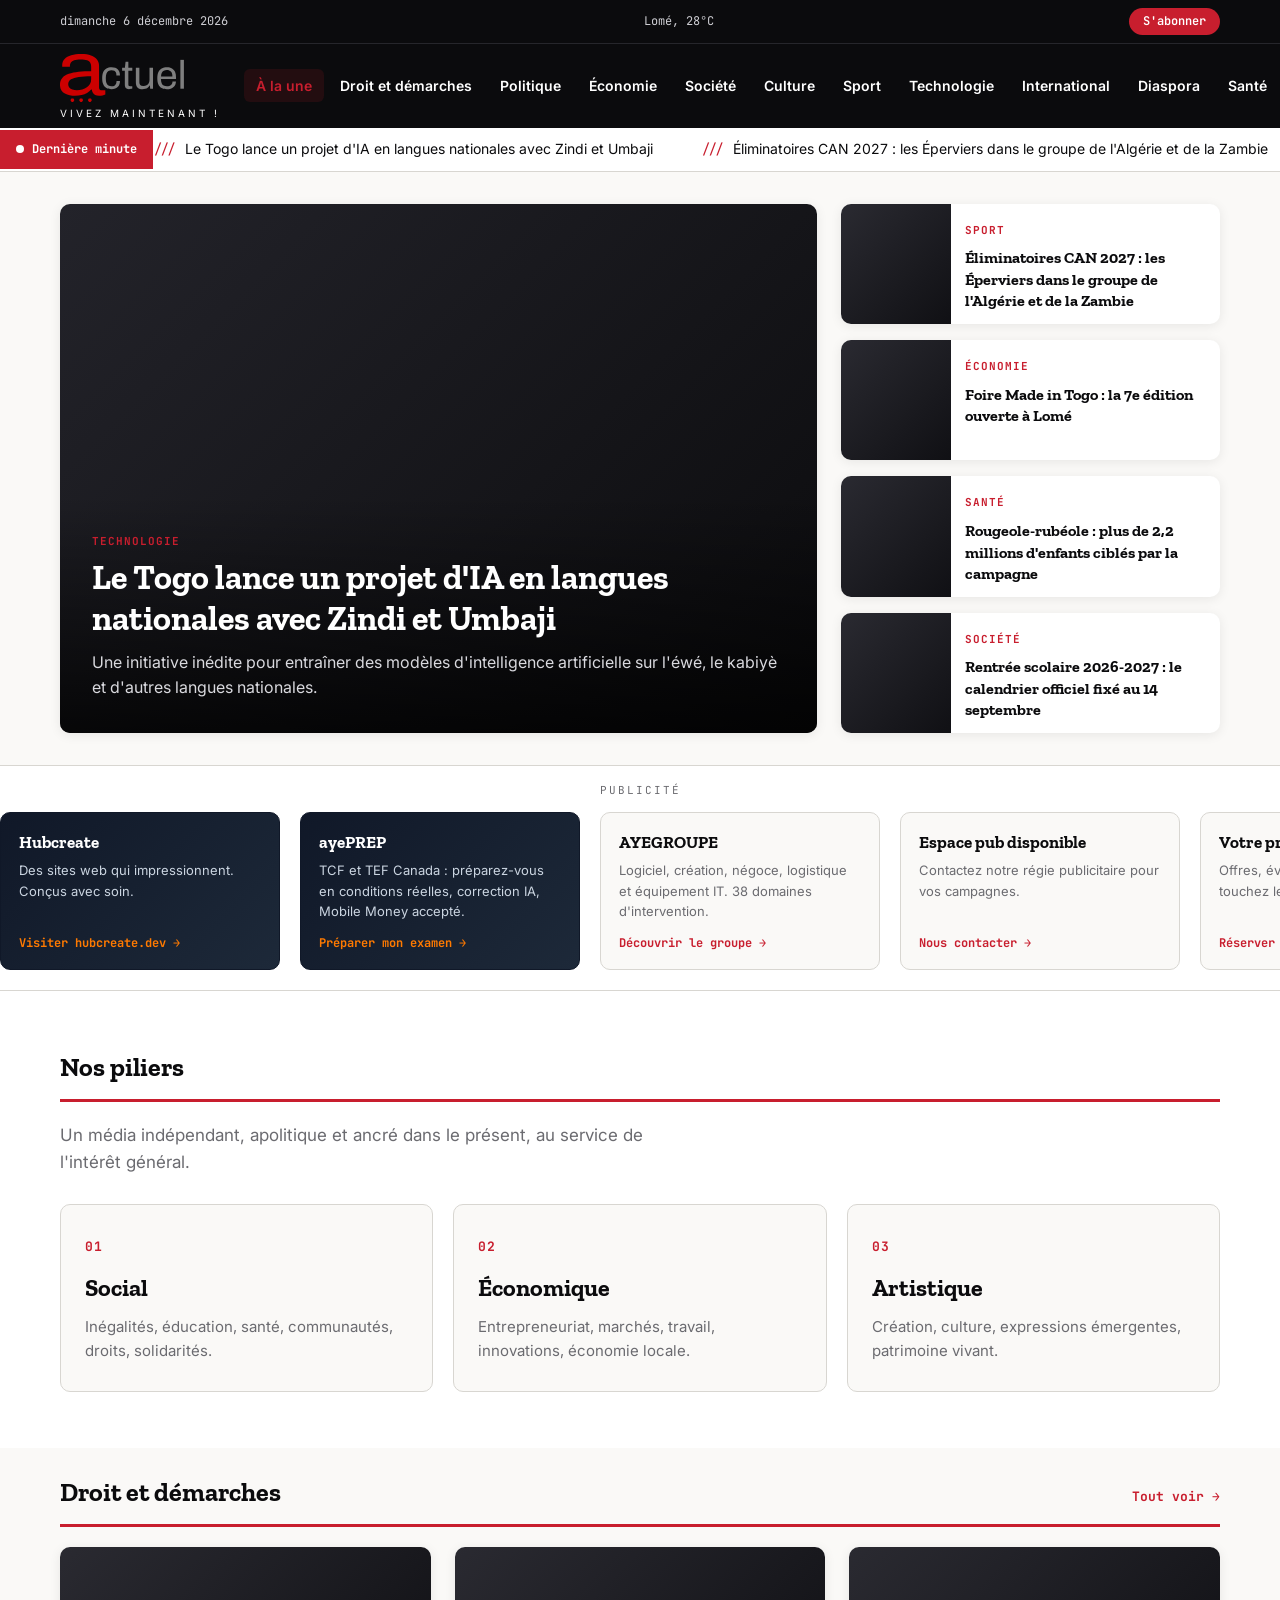
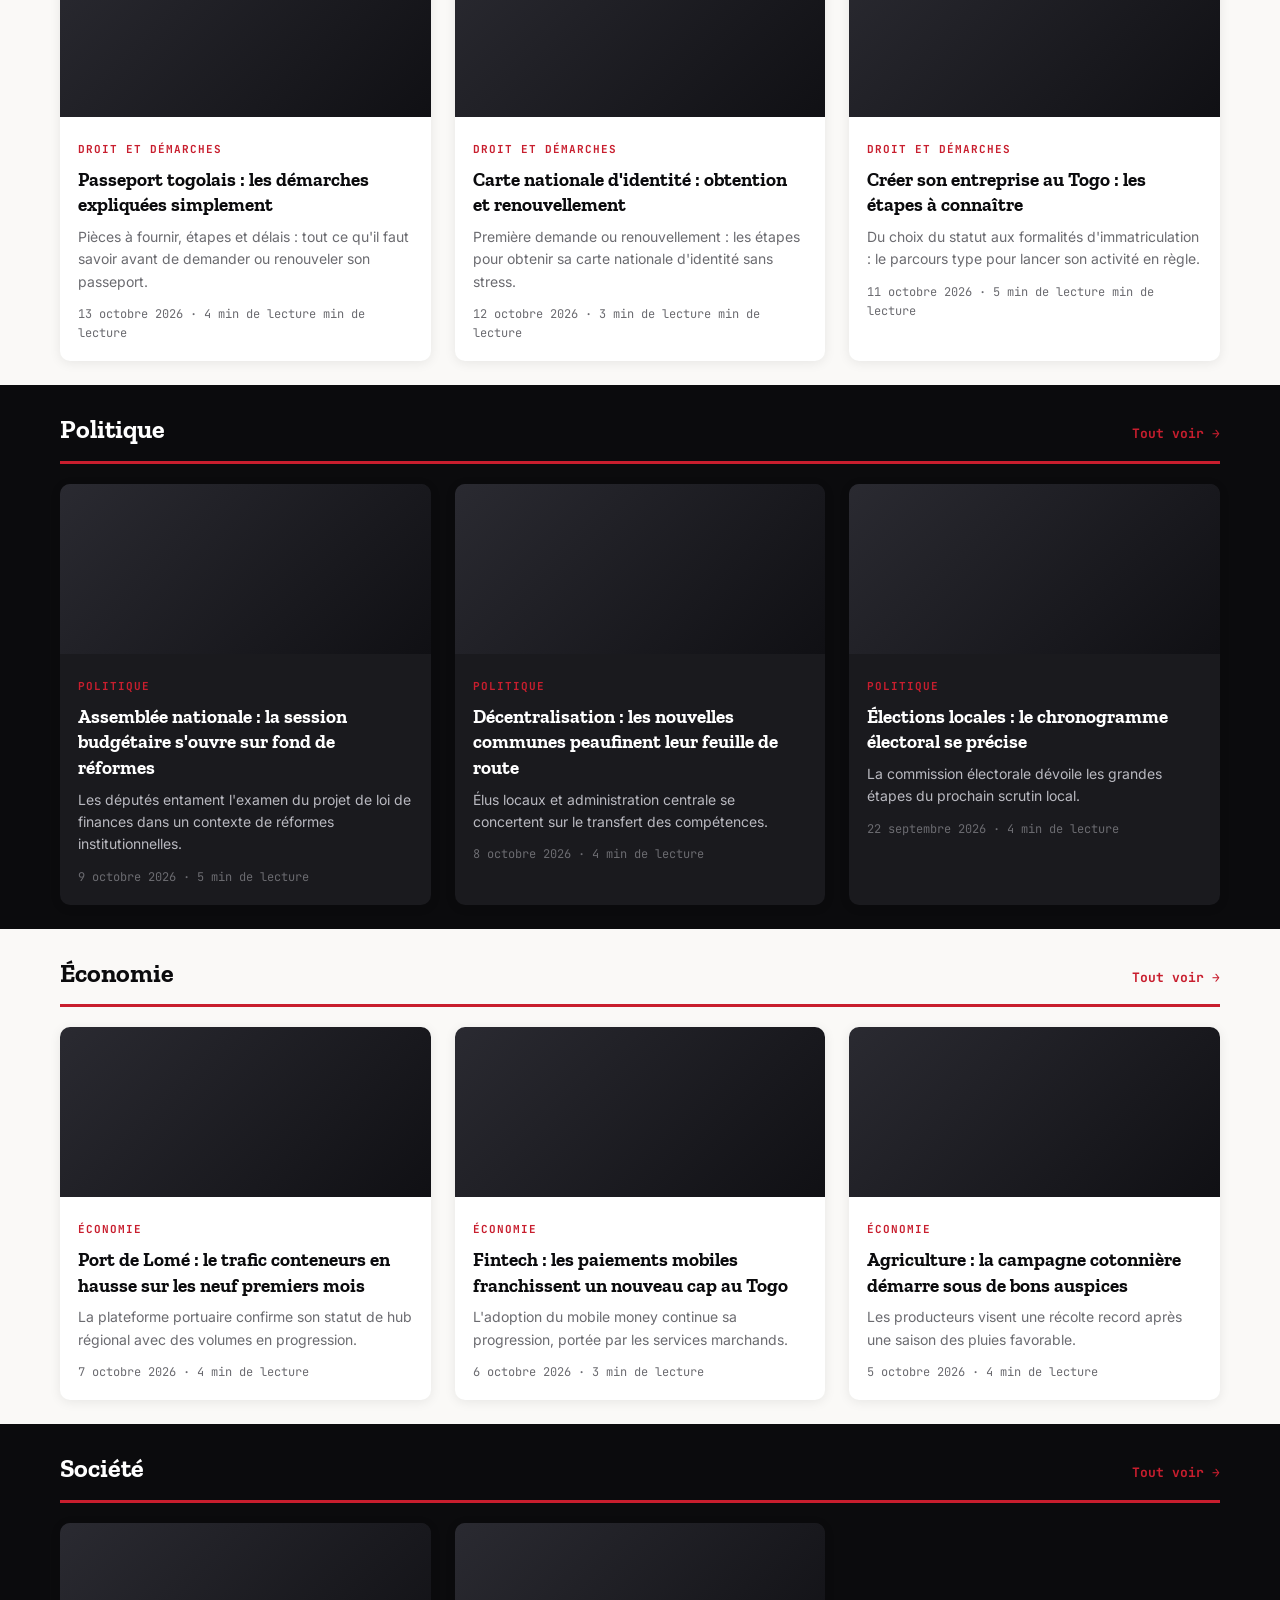
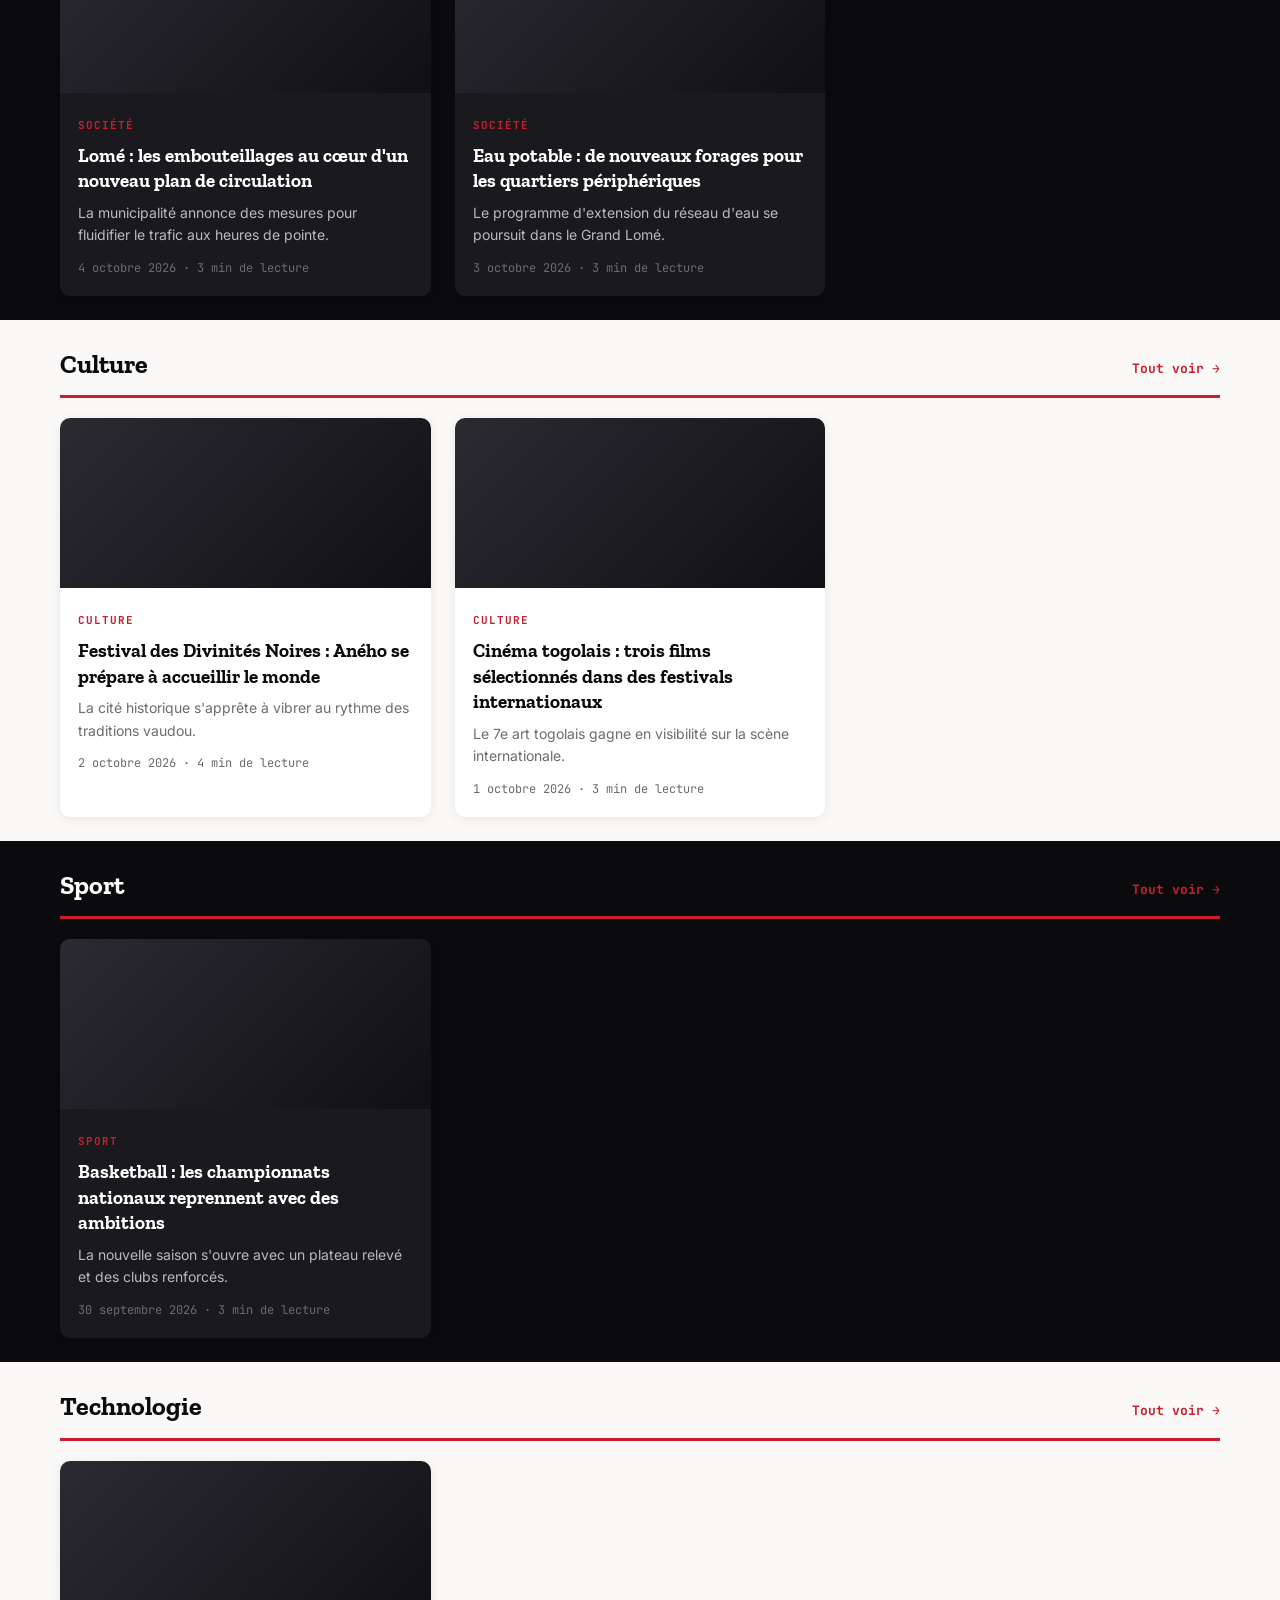
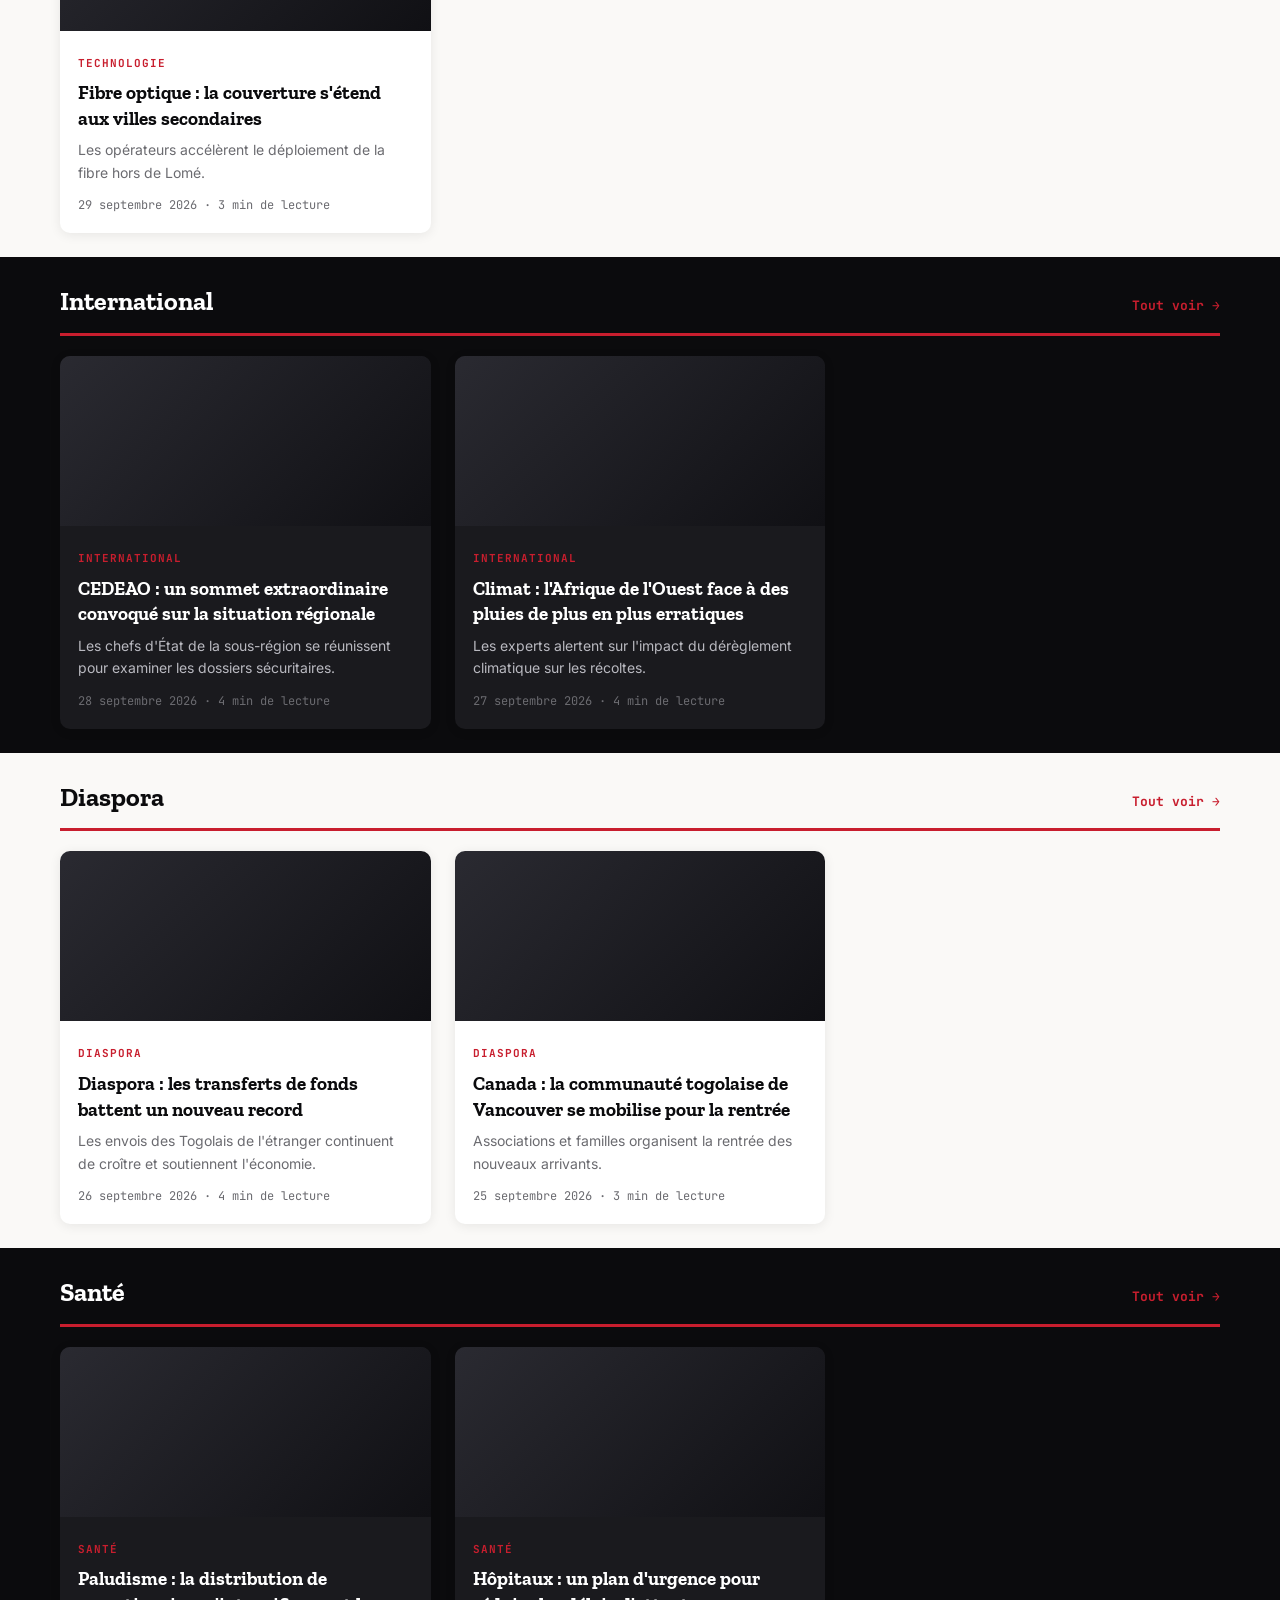
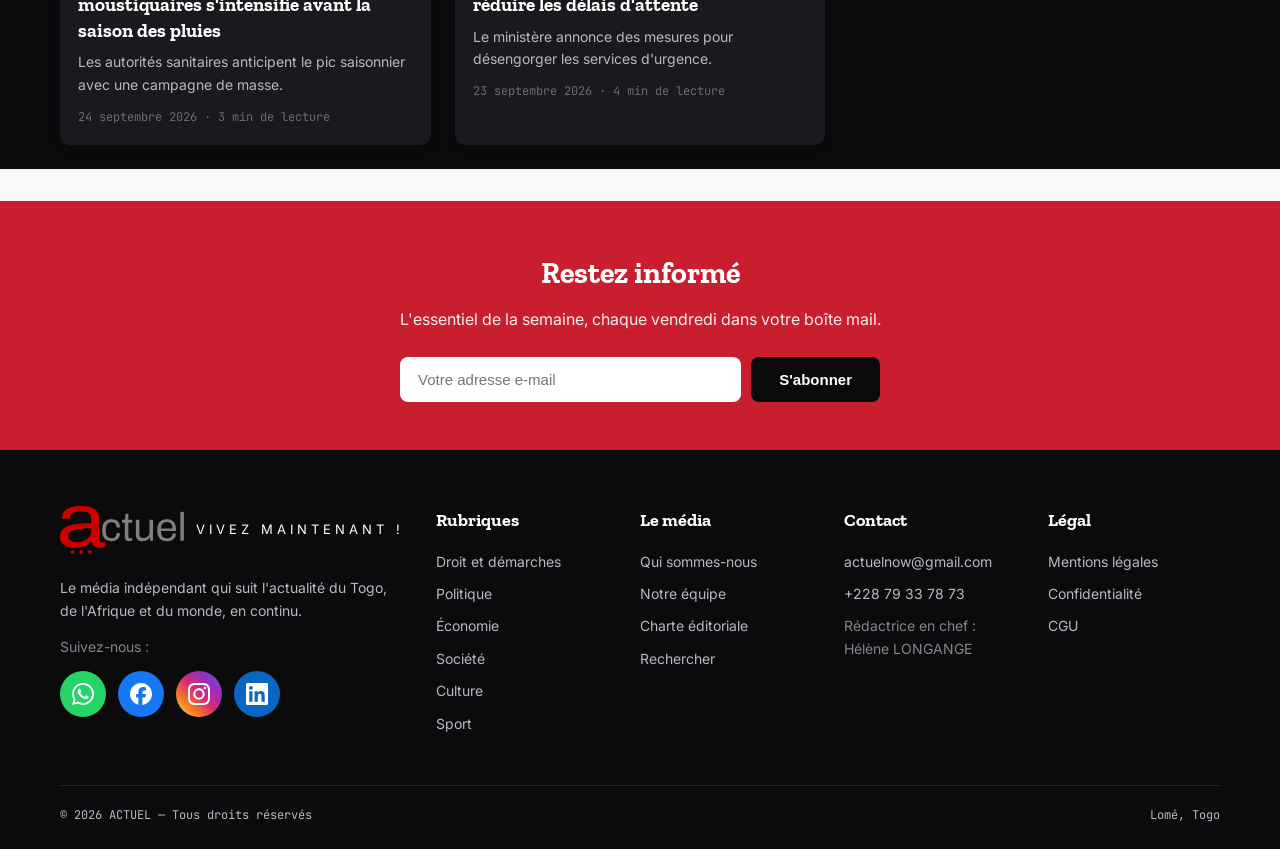
==== index.html @ be73e1b6 "JS : nouvelle version anti-cache (j)" ====
<!DOCTYPE html>
<html lang="fr">
<head>
  <meta charset="UTF-8">
  <meta name="viewport" content="width=device-width, initial-scale=1.0">
  <title>ACTUEL — L'actualité du Togo, de l'Afrique et du monde</title>
  <meta name="description" content="ACTUEL, votre source d'information sur le Togo, l'Afrique et le monde. Politique, économie, société, culture, sport, technologie.">
  <link rel="icon" href="favicon.svg?v=1" type="image/svg+xml">
  <meta property="og:type" content="website">
  <meta property="og:site_name" content="ACTUEL">
  <meta property="og:locale" content="fr_FR">
  <meta property="og:title" content="ACTUEL — L'actualité du Togo, de l'Afrique et du monde">
  <meta property="og:description" content="ACTUEL, votre source d'information sur le Togo, l'Afrique et le monde. Politique, économie, société, culture, sport, technologie.">
  <meta name="twitter:card" content="summary">
  <meta name="twitter:title" content="ACTUEL — L'actualité du Togo, de l'Afrique et du monde">
  <meta name="twitter:description" content="ACTUEL, votre source d'information sur le Togo, l'Afrique et le monde. Politique, économie, société, culture, sport, technologie.">
  <link rel="icon" href="favicon.svg" type="image/svg+xml">
  <link rel="preconnect" href="https://fonts.googleapis.com">
  <link rel="preconnect" href="https://fonts.gstatic.com" crossorigin>
  <link href="https://fonts.googleapis.com/css2?family=Zilla+Slab:wght@500;600;700&family=Inter:wght@400;500;600;700&family=JetBrains+Mono:wght@400;700&display=swap" rel="stylesheet">
  <link rel="stylesheet" href="styles.css?v=20261014g">
</head>
<body>

  <!-- Barre utilitaire -->
  <div class="topbar">
    <div class="container">
      <span id="live-date">Mercredi 14 octobre 2026</span>
      <span class="hide-mobile" id="local-weather">Lomé, 28°C</span>
      <a class="subscribe" href="#newsletter">S'abonner</a>
    </div>
  </div>

  <!-- Header -->
  <header class="site-header">
    <div class="container">
      <a class="logo" href="index.html"><img class="logo-svg" src="actuel.svg" alt="ACTUEL"><span class="logo-tagline">VIVEZ MAINTENANT !</span></a>
      <nav class="main-nav">
        <ul>
          <li><a href="index.html" class="active">À la une</a></li>
          <li><a href="category.html?cat=droit">Droit et démarches</a></li>
          <li><a href="category.html?cat=politique">Politique</a></li>
          <li><a href="category.html?cat=economie">Économie</a></li>
          <li><a href="category.html?cat=societe">Société</a></li>
          <li><a href="category.html?cat=culture">Culture</a></li>
          <li><a href="category.html?cat=sport">Sport</a></li>
          <li><a href="category.html?cat=technologie">Technologie</a></li>
          <li><a href="category.html?cat=international">International</a></li>
          <li><a href="category.html?cat=diaspora">Diaspora</a></li>
          <li><a href="category.html?cat=sante">Santé</a></li>
        </ul>
      </nav>
      <button class="burger" id="burger" aria-label="Ouvrir le menu">
        <span></span><span></span><span></span>
      </button>
    </div>
  </header>

  <!-- Menu mobile -->
  <div class="drawer" id="drawer">
    <button class="close" id="drawer-close" aria-label="Fermer le menu">&times;</button>
    <nav>
      <a href="index.html">À la une</a>
      <a href="category.html?cat=droit">Droit et démarches</a>
      <a href="category.html?cat=politique">Politique</a>
      <a href="category.html?cat=economie">Économie</a>
      <a href="category.html?cat=societe">Société</a>
      <a href="category.html?cat=culture">Culture</a>
      <a href="category.html?cat=sport">Sport</a>
      <a href="category.html?cat=technologie">Technologie</a>
      <a href="category.html?cat=international">International</a>
      <a href="category.html?cat=diaspora">Diaspora</a>
      <a href="category.html?cat=sante">Santé</a>
    </nav>
  </div>

  <!-- Fil d'info -->
  <div class="ticker">
    <div class="label">Dernière minute</div>
    <div class="items">
      <div class="ticker-track" id="ticker-items">
        <span>Le Togo lance un projet d'IA en langues nationales</span>
        <span>Éliminatoires CAN 2027 : les Éperviers dans le groupe de l'Algérie</span>
        <span>Foire Made in Togo : la 7e édition ouverte à Lomé</span>
        <span>Campagne rougeole-rubéole : plus de 2,2 millions d'enfants ciblés</span>
      </div>
    </div>
  </div>

  <main>
    <!-- Hero -->
    <section class="hero">
      <div class="container hero-grid">
        <a href="article.html?id=1" class="hero-main">
          <div class="hero-text">
            <span class="badge">Technologie</span>
            <h1>Le Togo lance un projet d'IA en langues nationales avec Zindi et Umbaji</h1>
            <p class="dek">Une initiative inédite pour entraîner des modèles d'intelligence artificielle sur l'éwé, le kabiyè et d'autres langues nationales.</p>
          </div>
        </a>
        <div class="hero-side">
          <a href="article.html?id=2" class="hero-card">
            <div class="thumb"></div>
            <div class="info"><span class="badge">Sport</span><h3>Éliminatoires CAN 2027 : les Éperviers dans le groupe de l'Algérie et de la Zambie</h3></div>
          </a>
          <a href="article.html?id=3" class="hero-card">
            <div class="thumb"></div>
            <div class="info"><span class="badge">Économie</span><h3>Foire Made in Togo : la 7e édition ouverte à Lomé</h3></div>
          </a>
          <a href="article.html?id=4" class="hero-card">
            <div class="thumb"></div>
            <div class="info"><span class="badge">Santé</span><h3>Rougeole-rubéole : plus de 2,2 millions d'enfants ciblés par la campagne</h3></div>
          </a>
          <a href="article.html?id=5" class="hero-card">
            <div class="thumb"></div>
            <div class="info"><span class="badge">Société</span><h3>Rentrée scolaire 2026-2027 : le calendrier officiel fixé au 14 septembre</h3></div>
          </a>
        </div>
      </div>
    </section>

    <!-- Bandeau publicitaire -->
    <section class="ads-band" aria-label="Publicité">
      <div class="ads-label">Publicité</div>
      <div class="ads-track" id="ads-track"></div>
    </section>

    <!-- Nos piliers éditoriaux -->
    <section class="pillars">
      <div class="container">
        <div class="section-head">
          <h2>Nos piliers</h2>
        </div>
        <p class="pillars-intro">Un média indépendant, apolitique et ancré dans le présent, au service de l'intérêt général.</p>
        <div class="pillars-grid">
          <a class="pillar-card" href="category.html?cat=societe">
            <span class="pillar-num">01</span>
            <h3>Social</h3>
            <p>Inégalités, éducation, santé, communautés, droits, solidarités.</p>
          </a>
          <a class="pillar-card" href="category.html?cat=economie">
            <span class="pillar-num">02</span>
            <h3>Économique</h3>
            <p>Entrepreneuriat, marchés, travail, innovations, économie locale.</p>
          </a>
          <a class="pillar-card" href="category.html?cat=culture">
            <span class="pillar-num">03</span>
            <h3>Artistique</h3>
            <p>Création, culture, expressions émergentes, patrimoine vivant.</p>
          </a>
        </div>
      </div>
    </section>

    <!-- Sections catégories (remplies en JS) -->
    <div id="category-sections"></div>

    <!-- Newsletter -->
    <section class="newsletter" id="newsletter">
      <div class="container">
        <h2>Restez informé</h2>
        <p>L'essentiel de la semaine, chaque vendredi dans votre boîte mail.</p>
        <form id="newsletter-form">
          <input type="email" placeholder="Votre adresse e-mail" required aria-label="Adresse e-mail">
          <button type="submit">S'abonner</button>
        </form>
      </div>
    </section>
  </main>

  <!-- Footer -->
  <footer class="site-footer">
    <div class="container">
      <div class="footer-grid">
        <div>
          <a class="logo" href="index.html"><img class="logo-svg" src="actuel.svg" alt="ACTUEL"><span class="logo-tagline">VIVEZ MAINTENANT !</span></a>
          <p style="margin-top:16px; font-size:14px;">Le média indépendant qui suit l'actualité du Togo, de l'Afrique et du monde, en continu.</p>
          <p class="footer-social-label">Suivez-nous :</p>
          <div class="footer-social-icons">
            <a class="soc soc-wa" href="https://whatsapp.com/channel/0029VbDD2l1EwEjzm8drn12f" target="_blank" rel="noopener" aria-label="WhatsApp"><svg viewBox="0 0 24 24" aria-hidden="true"><path d="M17.472 14.382c-.297-.149-1.758-.867-2.03-.967-.273-.099-.471-.148-.67.15-.197.297-.767.966-.94 1.164-.173.199-.347.223-.644.075-.297-.15-1.255-.463-2.39-1.475-.883-.788-1.48-1.761-1.653-2.059-.173-.297-.018-.458.13-.606.134-.133.298-.347.446-.52.149-.174.198-.298.298-.497.099-.198.05-.371-.025-.52-.075-.149-.669-1.612-.916-2.207-.242-.579-.487-.5-.669-.51-.173-.008-.371-.01-.57-.01-.198 0-.52.074-.792.372-.272.297-1.04 1.016-1.04 2.479 0 1.462 1.065 2.875 1.213 3.074.149.198 2.096 3.2 5.077 4.487.709.306 1.262.489 1.694.625.712.227 1.36.195 1.871.118.571-.085 1.758-.719 2.006-1.413.248-.694.248-1.289.173-1.413-.074-.124-.272-.198-.57-.347m-5.421 7.403h-.004a9.87 9.87 0 01-5.031-1.378l-.361-.214-3.741.982.998-3.648-.235-.374a9.86 9.86 0 01-1.51-5.26c.001-5.45 4.436-9.884 9.888-9.884 2.64 0 5.122 1.03 6.988 2.898a9.825 9.825 0 012.893 6.994c-.003 5.45-4.437 9.884-9.885 9.884m8.413-18.297A11.815 11.815 0 0012.05 0C5.495 0 .16 5.335.157 11.892c0 2.096.547 4.142 1.588 5.945L.057 24l6.305-1.654a11.882 11.882 0 005.683 1.448h.005c6.554 0 11.89-5.335 11.893-11.893a11.821 11.821 0 00-3.48-8.413Z"/></svg></a>
            <a class="soc soc-fb" href="https://www.facebook.com/people/Actuel/61591027688701/" target="_blank" rel="noopener" aria-label="Facebook"><svg viewBox="0 0 24 24" aria-hidden="true"><path d="M9.101 23.691v-7.98H6.627v-3.667h2.474v-1.58c0-4.085 1.848-5.978 5.858-5.978.401 0 .955.042 1.468.103a8.68 8.68 0 0 1 1.141.195v3.325a8.623 8.623 0 0 0-.653-.036 26.805 26.805 0 0 0-.733-.009c-.707 0-1.259.096-1.675.309a1.686 1.686 0 0 0-.679.622c-.258.42-.374.995-.374 1.752v1.297h3.919l-.386 2.103-.287 1.564h-3.246v8.245C19.396 23.238 24 18.179 24 12.044c0-6.627-5.373-12-12-12s-12 5.373-12 12c0 5.628 3.874 10.35 9.101 11.647Z"/></svg></a>
            <a class="soc soc-ig" href="https://instagram.com/actuel_now" target="_blank" rel="noopener" aria-label="Instagram"><svg viewBox="0 0 24 24" aria-hidden="true"><path d="M7.0301.084c-1.2768.0602-2.1487.264-2.911.5634-.7888.3075-1.4575.72-2.1228 1.3877-.6652.6677-1.075 1.3368-1.3802 2.127-.2954.7638-.4956 1.6365-.552 2.914-.0564 1.2775-.0689 1.6882-.0626 4.947.0062 3.2586.0206 3.6671.0825 4.9473.061 1.2765.264 2.1482.5635 2.9107.308.7889.72 1.4573 1.388 2.1228.6679.6655 1.3365 1.0743 2.1285 1.38.7632.295 1.6361.4961 2.9134.552 1.2773.056 1.6884.069 4.9462.0627 3.2578-.0062 3.668-.0207 4.9478-.0814 1.28-.0607 2.147-.2652 2.9098-.5633.7889-.3086 1.4578-.72 2.1228-1.3881.665-.6682 1.0745-1.3378 1.3795-2.1284.2957-.7632.4966-1.636.552-2.9124.056-1.2809.0692-1.6898.063-4.948-.0063-3.2583-.021-3.6668-.0817-4.9465-.0607-1.2797-.264-2.1487-.5633-2.9117-.3084-.7889-.72-1.4568-1.3876-2.1228C21.2982 1.33 20.628.9208 19.8378.6165 19.074.321 18.2017.1197 16.9244.0645 15.6471.0093 15.236-.005 11.977.0014 8.718.0076 8.31.0215 7.0301.0839m.1402 21.6932c-1.17-.0509-1.8053-.2453-2.2287-.408-.5606-.216-.96-.4771-1.3819-.895-.422-.4178-.6811-.8186-.9-1.378-.1644-.4234-.3624-1.058-.4171-2.228-.0595-1.2645-.072-1.6442-.079-4.848-.007-3.2037.0053-3.583.0607-4.848.05-1.169.2456-1.805.408-2.2282.216-.5613.4762-.96.895-1.3816.4188-.4217.8184-.6814 1.3783-.9003.423-.1651 1.0575-.3614 2.227-.4171 1.2655-.06 1.6447-.072 4.848-.079 3.2033-.007 3.5835.005 4.8495.0608 1.169.0508 1.8053.2445 2.228.408.5608.216.96.4754 1.3816.895.4217.4194.6816.8176.9005 1.3787.1653.4217.3617 1.056.4169 2.2263.0602 1.2655.0739 1.645.0796 4.848.0058 3.203-.0055 3.5834-.061 4.848-.051 1.17-.245 1.8055-.408 2.2294-.216.5604-.4763.96-.8954 1.3814-.419.4215-.8181.6811-1.3783.9-.4224.1649-1.0577.3617-2.2262.4174-1.2656.0595-1.6448.072-4.8493.079-3.2045.007-3.5825-.006-4.848-.0608M16.953 5.5864A1.44 1.44 0 1 0 18.39 4.144a1.44 1.44 0 0 0-1.437 1.4424M5.8385 12.012c.0067 3.4032 2.7706 6.1557 6.173 6.1493 3.4026-.0065 6.157-2.7701 6.1506-6.1733-.0065-3.4032-2.771-6.1565-6.174-6.1498-3.403.0067-6.156 2.771-6.1496 6.1738M8 12.0077a4 4 0 1 1 4.008 3.9921A3.9996 3.9996 0 0 1 8 12.0077"/></svg></a>
            <a class="soc soc-in" href="https://www.linkedin.com/in/actuel-l-média-98b78a428" target="_blank" rel="noopener" aria-label="LinkedIn"><svg viewBox="0 0 24 24" aria-hidden="true"><path d="M20.447 20.452h-3.554v-5.569c0-1.328-.027-3.037-1.852-3.037-1.853 0-2.136 1.445-2.136 2.939v5.667H9.351V9h3.414v1.561h.046c.477-.9 1.637-1.85 3.37-1.85 3.601 0 4.267 2.37 4.267 5.455v6.286zM5.337 7.433c-1.144 0-2.063-.926-2.063-2.065 0-1.138.92-2.063 2.063-2.063 1.14 0 2.064.925 2.064 2.063 0 1.139-.925 2.065-2.064 2.065zm1.782 13.019H3.555V9h3.564v11.452zM22.225 0H1.771C.792 0 0 .774 0 1.729v20.542C0 23.227.792 24 1.771 24h20.451C23.2 24 24 23.227 24 22.271V1.729C24 .774 23.2 0 22.222 0h.003z"/></svg></a>
          </div>
        </div>
        <div>
          <h4>Rubriques</h4>
          <ul>
            <li><a href="category.html?cat=droit">Droit et démarches</a></li>
            <li><a href="category.html?cat=politique">Politique</a></li>
            <li><a href="category.html?cat=economie">Économie</a></li>
            <li><a href="category.html?cat=societe">Société</a></li>
            <li><a href="category.html?cat=culture">Culture</a></li>
            <li><a href="category.html?cat=sport">Sport</a></li>
          </ul>
        </div>
        <div>
          <h4>Le média</h4>
          <ul>
            <li><a href="#">Qui sommes-nous</a></li>
            <li><a href="#">Notre équipe</a></li>
            <li><a href="charte.html">Charte éditoriale</a></li>
            <li><a href="search.html">Rechercher</a></li>
          </ul>
        </div>
        <div>
          <h4>Contact</h4>
          <ul>
            <li><a href="mailto:actuelnow@gmail.com">actuelnow@gmail.com</a></li>
            <li><a href="tel:+22879337873">+228 79 33 78 73</a></li>
            <li class="footer-note">Rédactrice en chef : Hélène LONGANGE</li>
          </ul>
        </div>
        <div>
          <h4>Légal</h4>
          <ul>
            <li><a href="#">Mentions légales</a></li>
            <li><a href="#">Confidentialité</a></li>
            <li><a href="#">CGU</a></li>
          </ul>
        </div>
      </div>
      <div class="footer-bottom">
        <span>© 2026 ACTUEL — Tous droits réservés</span>
        <span>Lomé, Togo</span>
      </div>
    </div>
  </footer>

  <script src="data.js?v=20261014d"></script>
  <script src="app.js?v=20261014j"></script>
</body>
</html>
---- styles.css ----
/* ============================================================
   ACTUEL — Design system
   L'actualité du Togo, de l'Afrique et du monde
   ============================================================ */

:root {
  --ink: #0b0b0d;
  --ink-soft: #1a1a1e;
  --crimson: #c81e2e;
  --crimson-dark: #a31624;
  --paper: #faf9f7;
  --paper-dim: #f1efeB;
  --grey: #6b6b70;
  --grey-light: #d8d6d1;
  --white: #ffffff;

  --font-head: "Zilla Slab", Georgia, serif;
  --font-body: "Inter", system-ui, -apple-system, sans-serif;
  --font-mono: "JetBrains Mono", ui-monospace, monospace;

  --radius: 10px;
  --shadow: 0 2px 12px rgba(11, 11, 13, 0.08);
  --header-h: 84px;
}

* { margin: 0; padding: 0; box-sizing: border-box; }

html { scroll-behavior: smooth; }

body {
  font-family: var(--font-body);
  background: var(--paper);
  color: var(--ink);
  line-height: 1.6;
  -webkit-font-smoothing: antialiased;
  overflow-x: hidden;
}

img { max-width: 100%; display: block; }
a { color: inherit; text-decoration: none; }

.container {
  max-width: 1200px;
  margin: 0 auto;
  padding: 0 20px;
}

/* ---------- Utility top bar ---------- */
.topbar {
  background: var(--ink);
  color: #cfcfd4;
  font-family: var(--font-mono);
  font-size: 12px;
  padding: 8px 0;
}
.topbar .container {
  display: flex;
  justify-content: space-between;
  align-items: center;
  gap: 16px;
}
.topbar .edition {
  color: var(--white);
  border: 1px solid var(--crimson);
  padding: 2px 10px;
  border-radius: 20px;
  font-size: 11px;
}
.topbar .subscribe {
  background: var(--crimson);
  color: var(--white);
  padding: 4px 14px;
  border-radius: 20px;
  font-weight: 600;
}
.topbar .subscribe:hover { background: var(--crimson-dark); }

/* ---------- Header ---------- */
.site-header {
  background: var(--ink);
  color: var(--white);
  position: sticky;
  top: 0;
  z-index: 100;
  border-top: 1px solid #26262b;
}
.site-header .container {
  height: var(--header-h);
  display: flex;
  align-items: center;
  justify-content: space-between;
  gap: 24px;
}
.logo { display: inline-flex; align-items: center; gap: 12px; line-height: 1; }
.logo-svg { height: 48px; width: auto; display: block; }
.logo-tagline { color: var(--white); font-weight: 400; font-size: 13px; letter-spacing: 4px; white-space: nowrap; }
.site-header .logo { flex-direction: column; align-items: flex-start; gap: 6px; }
.site-header .logo-tagline { font-size: 10px; letter-spacing: 3px; }

.main-nav ul {
  display: flex;
  gap: 4px;
  list-style: none;
}
.main-nav a {
  font-size: 14px;
  font-weight: 600;
  padding: 8px 12px;
  border-radius: 6px;
  white-space: nowrap;
}
.main-nav a:hover, .main-nav a.active { color: var(--crimson); }
.main-nav a.active { background: rgba(200, 30, 46, 0.12); }

.burger {
  display: none;
  background: none;
  border: 0;
  cursor: pointer;
  padding: 10px;
}
.burger span {
  display: block;
  width: 26px;
  height: 2px;
  background: var(--white);
  margin: 6px 0;
  transition: 0.3s;
}

/* Mobile drawer */
.drawer {
  display: none;
  position: fixed;
  inset: 0;
  background: var(--ink);
  z-index: 200;
  padding: 24px;
  overflow-y: auto;
}
.drawer.open { display: block; }
.drawer .close {
  background: none; border: 0; color: var(--white);
  font-size: 28px; cursor: pointer; float: right;
}
.drawer nav { margin-top: 48px; }
.drawer nav a {
  display: block;
  color: var(--white);
  font-family: var(--font-head);
  font-size: 26px;
  padding: 12px 0;
  border-bottom: 1px solid #26262b;
}
.drawer nav a:hover { color: var(--crimson); }

/* ---------- Breaking news ticker ---------- */
.ticker {
  background: var(--white);
  border-bottom: 1px solid var(--grey-light);
  display: flex;
  align-items: center;
  overflow: hidden;
}
.ticker .label {
  background: var(--crimson);
  color: var(--white);
  font-family: var(--font-mono);
  font-size: 12px;
  font-weight: 700;
  padding: 10px 16px;
  display: flex;
  align-items: center;
  gap: 8px;
  flex-shrink: 0;
  z-index: 2;
}
.ticker .label::before {
  content: "";
  width: 8px; height: 8px;
  background: var(--white);
  border-radius: 50%;
  animation: pulse 1.4s infinite;
}
@keyframes pulse {
  0%, 100% { opacity: 1; transform: scale(1); }
  50% { opacity: 0.4; transform: scale(0.75); }
}
.ticker .items {
  flex: 1;
  overflow: hidden;
  font-size: 14px;
  padding: 10px 0;
}
.ticker-track {
  display: inline-flex;
  width: max-content;
  white-space: nowrap;
  animation: ticker-scroll 30s linear infinite;
}
.ticker:hover .ticker-track { animation-play-state: paused; }
@keyframes ticker-scroll {
  from { transform: translateX(0); }
  to { transform: translateX(-50%); }
}
.ticker-track span { margin-right: 48px; }
.ticker-track span::before { content: "/// "; color: var(--crimson); font-family: var(--font-mono); }

/* ---------- Bandeau publicitaire ---------- */
.ads-band {
  background: var(--white);
  border-top: 1px solid var(--grey-light);
  border-bottom: 1px solid var(--grey-light);
  padding: 16px 0 20px;
  overflow: hidden;
}
.ads-label {
  font-family: var(--font-mono);
  font-size: 11px;
  text-transform: uppercase;
  letter-spacing: 2px;
  color: var(--grey);
  text-align: center;
  margin-bottom: 12px;
}
.ads-track {
  display: flex;
  gap: 20px;
  width: max-content;
  animation: ads-scroll 32s linear infinite;
}
.ads-band:hover .ads-track { animation-play-state: paused; }
@keyframes ads-scroll {
  from { transform: translateX(0); }
  to { transform: translateX(-50%); }
}
.ads-track > a.ad-link { flex: 0 0 auto; display: flex; }
.ad-card {
  flex: 0 0 auto;
  width: 280px;
  background: var(--paper);
  border: 1px solid var(--grey-light);
  border-radius: var(--radius);
  padding: 16px 18px;
  display: flex;
  flex-direction: column;
}
.ad-card.dark {
  background: linear-gradient(135deg, #101828 0%, #1d2939 100%);
  border-color: #101828;
}
.ad-card.dark .ad-name { color: #ffffff; }
.ad-card.dark .ad-text { color: #cbd5e1; }
.ad-card.dark .ad-cta { color: #FF7A00; }
.ad-img {
  width: 100%;
  height: 120px;
  object-fit: cover;
  border-radius: 6px;
  margin-bottom: 10px;
  display: block;
}
.ad-card .ad-name {
  font-family: var(--font-head);
  font-size: 17px;
  font-weight: 700;
}
.ad-card .ad-text { font-size: 13px; color: var(--grey); margin-top: 4px; }
.ad-card .ad-cta {
  font-family: var(--font-mono);
  font-size: 12px;
  color: var(--crimson);
  font-weight: 700;
  margin-top: auto;
  padding-top: 12px;
  display: inline-block;
}
.ad-card .ad-cta:hover { text-decoration: underline; }

/* ---------- Piliers éditoriaux ---------- */
.pillars { padding: 56px 0; background: var(--white); }
.pillars-intro {
  color: var(--grey);
  font-size: 17px;
  margin: 4px 0 28px;
  max-width: 640px;
}
.pillars-grid {
  display: grid;
  grid-template-columns: repeat(3, 1fr);
  gap: 20px;
}
.pillar-card {
  background: var(--paper);
  border: 1px solid var(--grey-light);
  border-radius: var(--radius);
  padding: 28px 24px;
  display: block;
  transition: transform .2s ease, box-shadow .2s ease;
}
.pillar-card:hover {
  transform: translateY(-4px);
  box-shadow: 0 12px 28px rgba(0, 0, 0, .08);
}
.pillar-num {
  font-family: var(--font-mono);
  font-size: 13px;
  color: var(--crimson);
  font-weight: 700;
  letter-spacing: 1px;
}
.pillar-card h3 {
  font-family: var(--font-head);
  font-size: 24px;
  margin: 10px 0 8px;
}
.pillar-card p { color: var(--grey); font-size: 15px; line-height: 1.6; }

/* ---------- Hero ---------- */
.hero { padding: 32px 0; }
.hero-grid {
  display: grid;
  grid-template-columns: 2fr 1fr;
  gap: 24px;
}
.hero-main {
  position: relative;
  border-radius: var(--radius);
  overflow: hidden;
  min-height: 420px;
  display: flex;
  align-items: flex-end;
  background: linear-gradient(135deg, #23232a 0%, #0b0b0d 100%);
  color: var(--white);
  box-shadow: var(--shadow);
}
.hero-main .hero-text {
  padding: 32px;
  background: linear-gradient(transparent, rgba(0,0,0,0.75));
  width: 100%;
}
.hero-side {
  display: grid;
  grid-template-rows: repeat(4, 1fr);
  gap: 16px;
}
.hero-card {
  display: flex;
  gap: 14px;
  background: var(--white);
  border-radius: var(--radius);
  overflow: hidden;
  box-shadow: var(--shadow);
}
.hero-card .thumb {
  width: 110px;
  flex-shrink: 0;
  background: linear-gradient(135deg, #2a2a31, #101014);
}
.hero-card .info { padding: 12px 14px 12px 0; }
.hero-card h3 { font-family: var(--font-head); font-size: 16px; line-height: 1.35; }

.badge {
  display: inline-block;
  font-family: var(--font-mono);
  font-size: 11px;
  font-weight: 700;
  text-transform: uppercase;
  letter-spacing: 1px;
  color: var(--crimson);
  margin-bottom: 8px;
}
.hero-main h1 {
  font-family: var(--font-head);
  font-size: 34px;
  line-height: 1.2;
  margin-bottom: 10px;
}
.hero-main .dek { color: #d9d9de; font-size: 16px; }

/* ---------- Category sections ---------- */
.cat-section { padding: 24px 0; }
.cat-section.alt { background: var(--ink); color: var(--white); }
.cat-section.alt .card { background: var(--ink-soft); }
.cat-section.alt .card h3 { color: var(--white); }
.cat-section.alt .card p { color: #b9b9c0; }

.section-head {
  display: flex;
  justify-content: space-between;
  align-items: baseline;
  margin-bottom: 20px;
  border-bottom: 3px solid var(--crimson);
  padding-bottom: 10px;
}
.section-head h2 {
  font-family: var(--font-head);
  font-size: 26px;
}
.section-head .see-all {
  font-family: var(--font-mono);
  font-size: 13px;
  color: var(--crimson);
  font-weight: 700;
}
.section-head .see-all:hover { text-decoration: underline; }

.cards {
  display: grid;
  grid-template-columns: repeat(3, 1fr);
  gap: 24px;
}
.card {
  background: var(--white);
  border-radius: var(--radius);
  overflow: hidden;
  box-shadow: var(--shadow);
  transition: transform 0.25s ease;
}
.card:hover { transform: translateY(-4px); }
.card .thumb {
  height: 170px;
  background: linear-gradient(135deg, #2a2a31 0%, #101014 100%);
}
.card .body { padding: 18px; }
.card h3 {
  font-family: var(--font-head);
  font-size: 19px;
  line-height: 1.35;
  margin-bottom: 8px;
}
.card p { font-size: 14px; color: var(--grey); }
.card .meta {
  font-family: var(--font-mono);
  font-size: 12px;
  color: var(--grey);
  margin-top: 12px;
}

/* ---------- Newsletter band ---------- */
.newsletter {
  background: var(--crimson);
  color: var(--white);
  padding: 48px 0;
  margin-top: 32px;
  text-align: center;
}
.newsletter h2 { font-family: var(--font-head); font-size: 30px; margin-bottom: 10px; }
.newsletter p { margin-bottom: 24px; opacity: 0.92; }
.newsletter form {
  display: flex;
  gap: 10px;
  max-width: 480px;
  margin: 0 auto;
}
.newsletter input {
  flex: 1;
  padding: 14px 18px;
  border: 0;
  border-radius: 8px;
  font-size: 15px;
}
.newsletter button {
  background: var(--ink);
  color: var(--white);
  border: 0;
  border-radius: 8px;
  padding: 0 28px;
  font-weight: 700;
  font-size: 15px;
  cursor: pointer;
}
.newsletter button:hover { background: #000; }

/* ---------- Footer ---------- */
.site-footer {
  background: var(--ink);
  color: #b9b9c0;
  padding: 56px 0 24px;
  margin-top: 0;
}
.footer-grid {
  display: grid;
  grid-template-columns: 2fr 1fr 1fr 1fr 1fr;
  gap: 32px;
  margin-bottom: 40px;
}
.site-footer h4 {
  color: var(--white);
  font-family: var(--font-head);
  font-size: 18px;
  margin-bottom: 16px;
}
.site-footer ul { list-style: none; }
.site-footer li { margin-bottom: 10px; font-size: 14px; }
.site-footer a:hover { color: var(--crimson); }
.footer-note { opacity: .7; }
.footer-social-label { margin-top: 14px; font-size: 14px; opacity: .7; }
.footer-social-icons { display: flex; gap: 12px; margin-top: 12px; }
.soc {
  width: 46px;
  height: 46px;
  border-radius: 50%;
  display: inline-flex;
  align-items: center;
  justify-content: center;
  transition: transform .2s ease;
}
.soc:hover { transform: translateY(-3px); }
.soc svg { width: 22px; height: 22px; fill: #fff; display: block; }
.soc-wa { background: #25D366; }
.soc-fb { background: #1877F2; }
.soc-ig { background: linear-gradient(45deg, #feda75, #fa7e1e, #d62976, #962fbf, #4f5bd5); }
.soc-in { background: #0A66C2; }
.footer-bottom {
  border-top: 1px solid #26262b;
  padding-top: 20px;
  display: flex;
  justify-content: space-between;
  font-family: var(--font-mono);
  font-size: 12px;
}

/* ---------- Article page ---------- */
.article-hero { padding: 40px 0 24px; }
.breadcrumb {
  font-family: var(--font-mono);
  font-size: 13px;
  color: var(--grey);
  margin-bottom: 20px;
}
.breadcrumb a:hover { color: var(--crimson); }
.article-hero h1 {
  font-family: var(--font-head);
  font-size: 42px;
  line-height: 1.15;
  margin: 12px 0 16px;
  max-width: 900px;
}
.article-hero .dek {
  font-size: 19px;
  color: var(--grey);
  max-width: 760px;
  margin-bottom: 24px;
}
.byline {
  display: flex;
  align-items: center;
  gap: 16px;
  font-family: var(--font-mono);
  font-size: 13px;
  color: var(--grey);
  padding: 16px 0;
  border-top: 1px solid var(--grey-light);
  border-bottom: 1px solid var(--grey-light);
  margin-bottom: 32px;
}
.byline .author { color: var(--ink); font-weight: 700; }
.share-row { display: flex; gap: 8px; margin-left: auto; align-items: center; flex-wrap: wrap; }
.share-row span { font-weight: 600; margin-right: 4px; }
.share-row a {
  display: inline-flex; align-items: center; justify-content: center;
  padding: 8px 16px;
  border: 1px solid var(--grey-light);
  border-radius: 999px;
  font-size: 14px; font-weight: 600;
  white-space: nowrap;
}
.share-row a:hover { background: var(--ink); color: var(--white); border-color: var(--ink); }

.article-body {
  max-width: 760px;
  font-size: 18px;
  line-height: 1.8;
}
.article-body p { margin-bottom: 24px; }
.article-body h2 {
  font-family: var(--font-head);
  font-size: 26px;
  margin: 40px 0 16px;
}
.article-body a { color: var(--crimson); font-weight: 600; }
.article-body a:hover { text-decoration: underline; }
.pullquote {
  font-family: var(--font-head);
  font-size: 26px;
  line-height: 1.4;
  color: var(--crimson);
  border-left: 4px solid var(--crimson);
  padding-left: 24px;
  margin: 36px 0;
}
.article-image {
  height: 380px;
  border-radius: var(--radius);
  background: linear-gradient(135deg, #2a2a31 0%, #101014 100%);
  margin: 32px 0;
  display: flex;
  align-items: flex-end;
}
.article-image figcaption {
  color: #b9b9c0;
  font-family: var(--font-mono);
  font-size: 12px;
  padding: 16px 20px;
}
.tags { display: flex; gap: 10px; flex-wrap: wrap; margin: 32px 0; }
.tags a {
  font-family: var(--font-mono);
  font-size: 13px;
  border: 1px solid var(--grey-light);
  padding: 6px 14px;
  border-radius: 20px;
}
.tags a:hover { border-color: var(--crimson); color: var(--crimson); }

.related { padding: 24px 0 56px; }

/* ---------- Category page ---------- */
.cat-banner {
  background: var(--ink);
  color: var(--white);
  padding: 56px 0;
}
.cat-banner h1 { font-family: var(--font-head); font-size: 44px; }
.cat-banner p { color: #b9b9c0; margin-top: 8px; }
.filter-chips { display: flex; gap: 10px; flex-wrap: wrap; padding: 28px 0; }
.filter-chips a {
  font-family: var(--font-mono);
  font-size: 13px;
  padding: 8px 18px;
  border: 1px solid var(--grey-light);
  border-radius: 20px;
  background: var(--white);
}
.filter-chips a.active, .filter-chips a:hover {
  background: var(--ink); color: var(--white); border-color: var(--ink);
}
.cat-listing { padding-bottom: 56px; }

/* ---------- Focus & motion ---------- */
a:focus-visible, button:focus-visible, input:focus-visible {
  outline: 3px solid var(--crimson);
  outline-offset: 2px;
}
@media (prefers-reduced-motion: reduce) {
  html { scroll-behavior: auto; }
  .ticker .label::before { animation: none; }
  .ticker-track { animation: none; }
  .ads-track { animation: none; }
  .card { transition: none; }
  .soc { transition: none; }
  .pillar-card { transition: none; }
}

/* ---------- Responsive ---------- */
@media (max-width: 980px) {
  .main-nav { display: none; }
  .burger { display: block; }
  .site-header .container { height: 68px; }
  .hero-grid { grid-template-columns: 1fr; }
  .hero-side { grid-template-rows: none; grid-template-columns: 1fr 1fr; }
  .cards { grid-template-columns: 1fr 1fr; }
  .footer-grid { grid-template-columns: 1fr 1fr; }
  .article-hero h1 { font-size: 32px; }
  .topbar .hide-mobile { display: none; }
}

@media (max-width: 640px) {
  .cards { grid-template-columns: 1fr; }
  .pillars-grid { grid-template-columns: 1fr; }
  .hero-side { grid-template-columns: 1fr; }
  .hero-main { min-height: 320px; }
  .hero-main h1 { font-size: 26px; }
  .footer-grid { grid-template-columns: 1fr; }
  .newsletter form { flex-direction: column; }
  .article-hero h1 { font-size: 27px; }
  .article-body { font-size: 17px; }
  .byline { flex-wrap: wrap; }
  .share-row { margin-left: 0; }
}
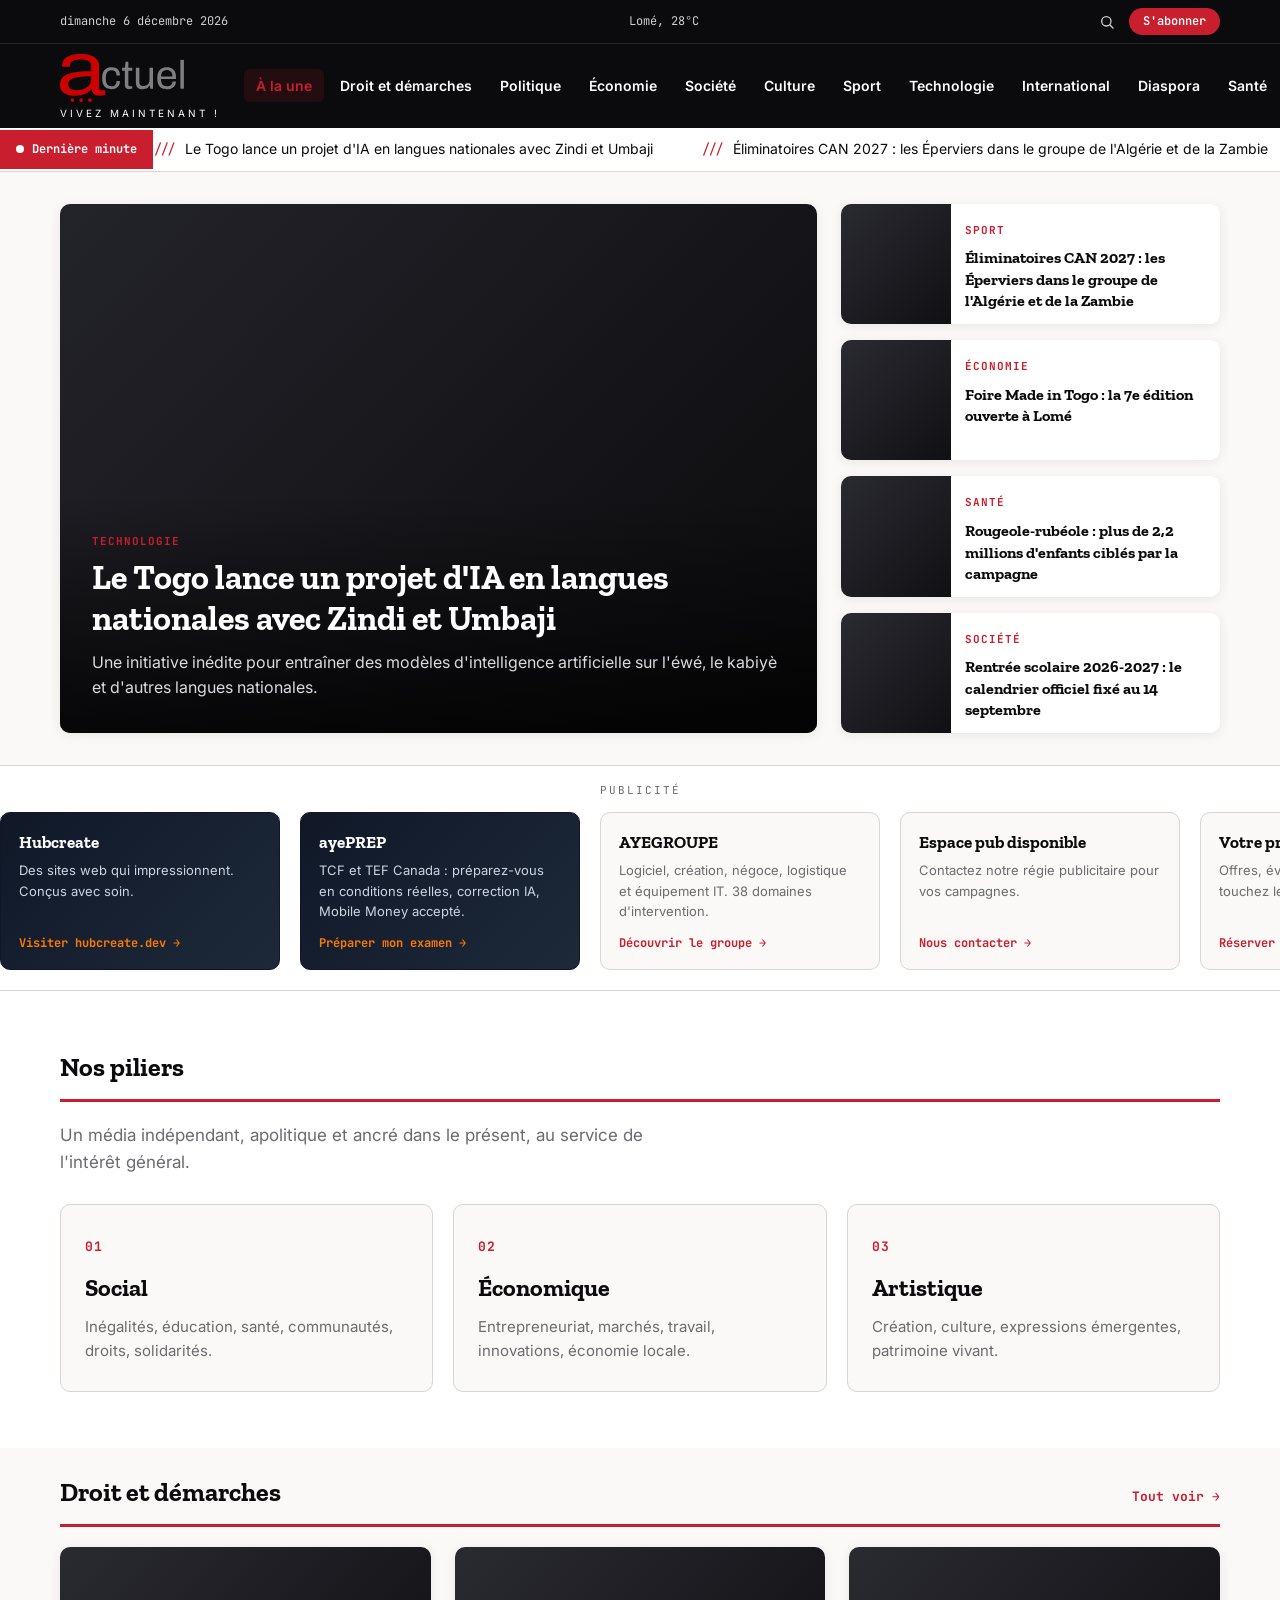
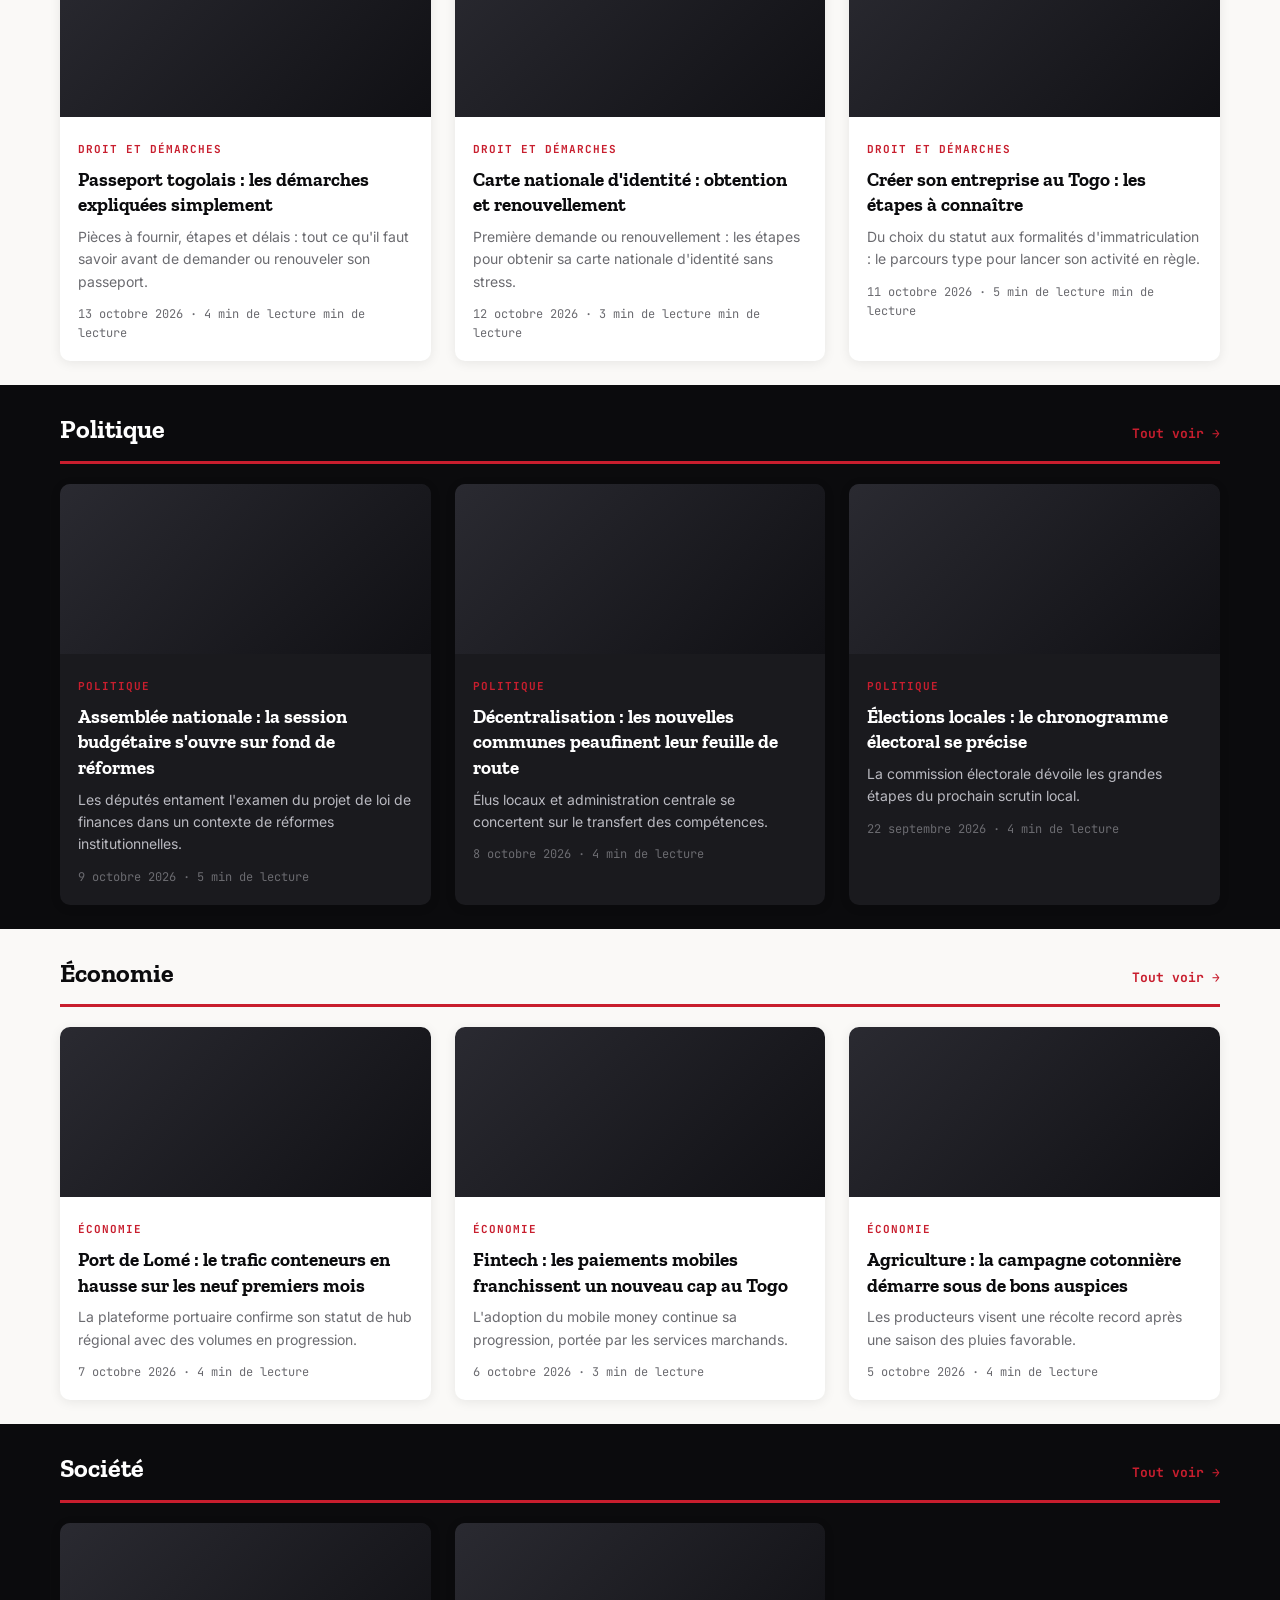
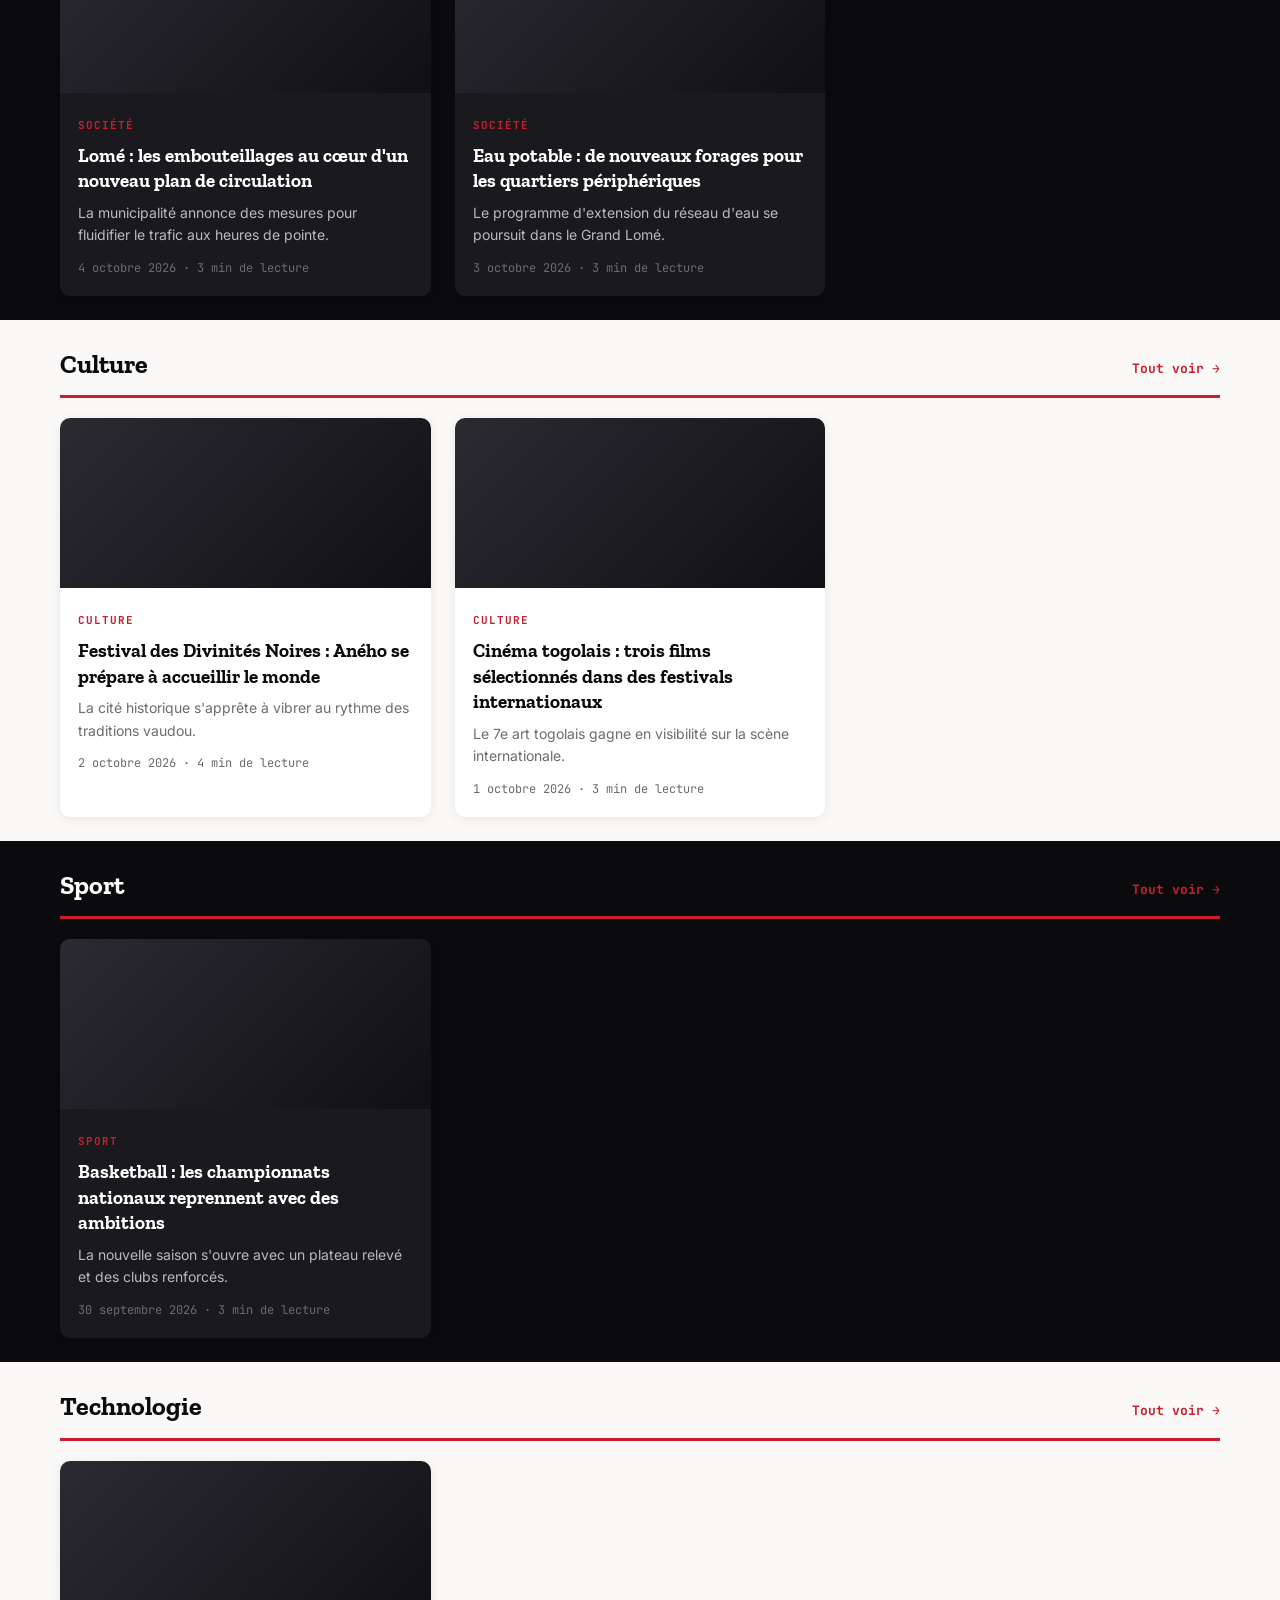
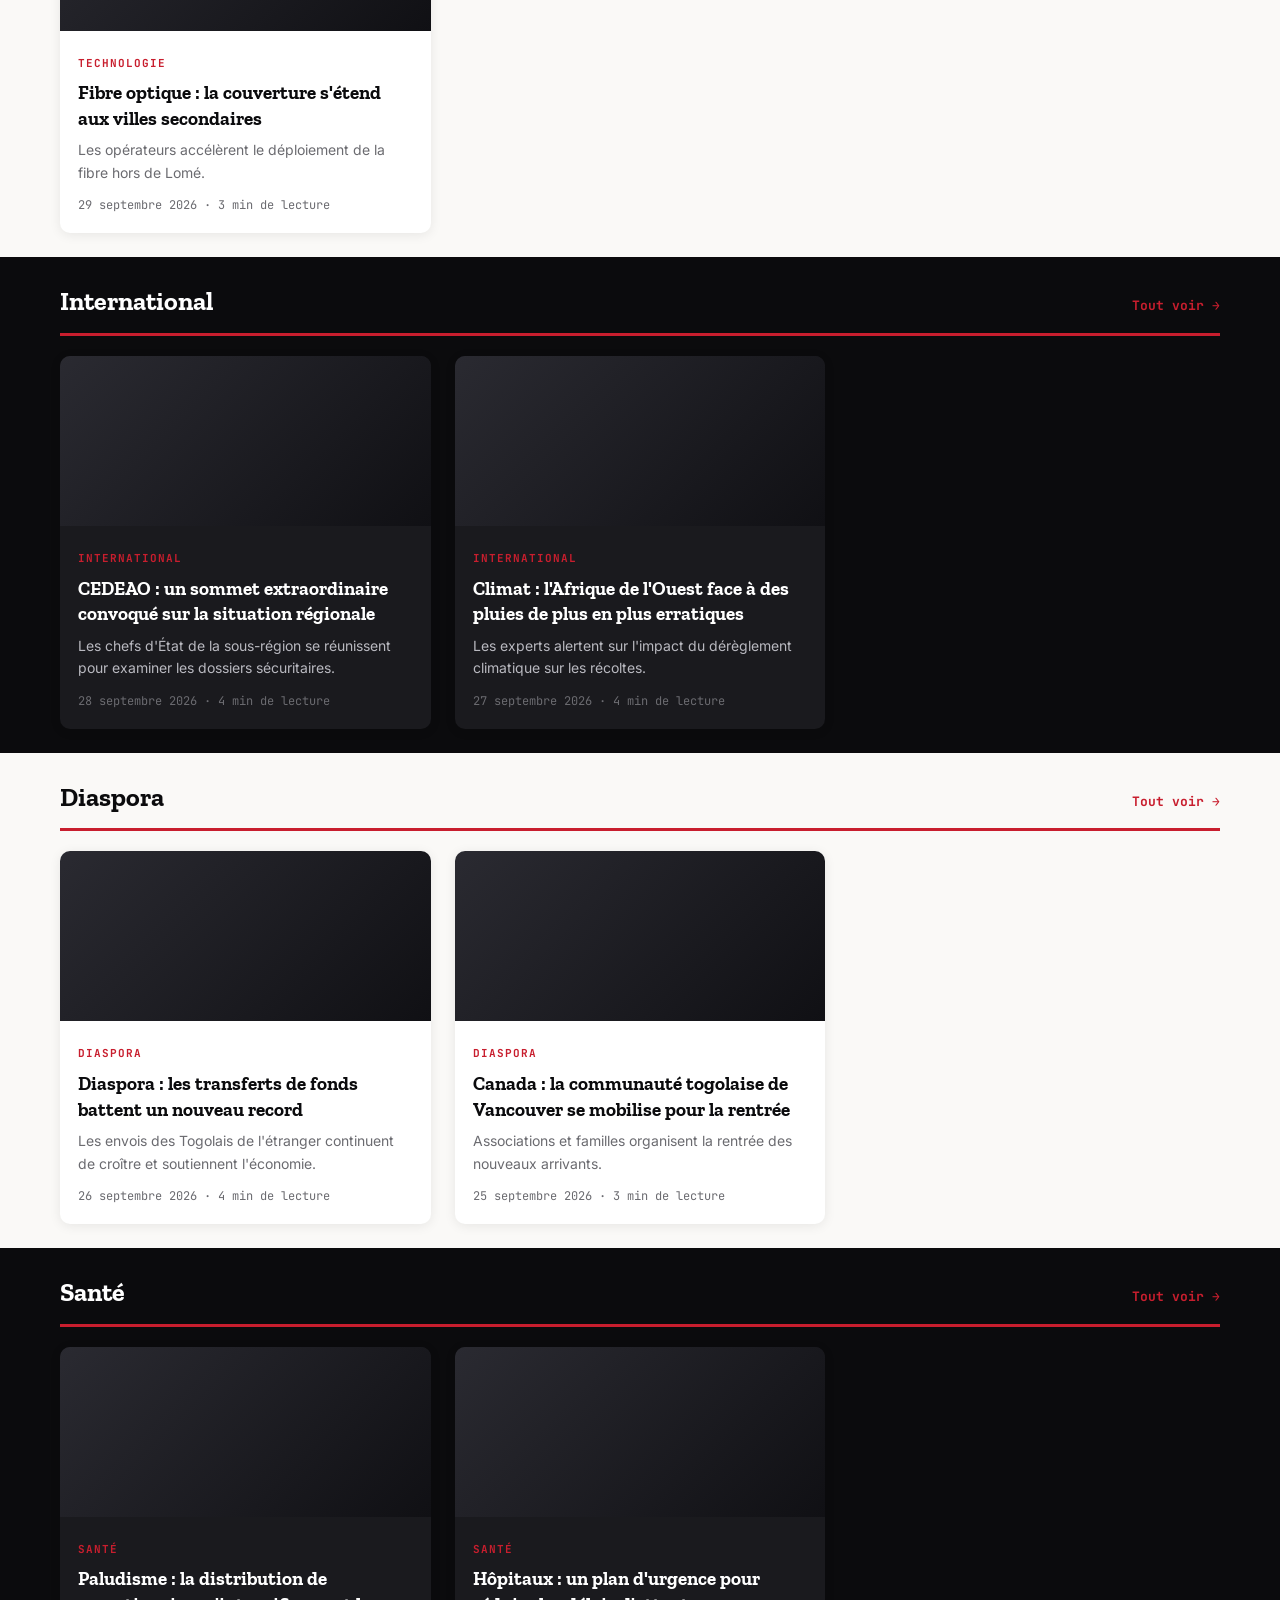
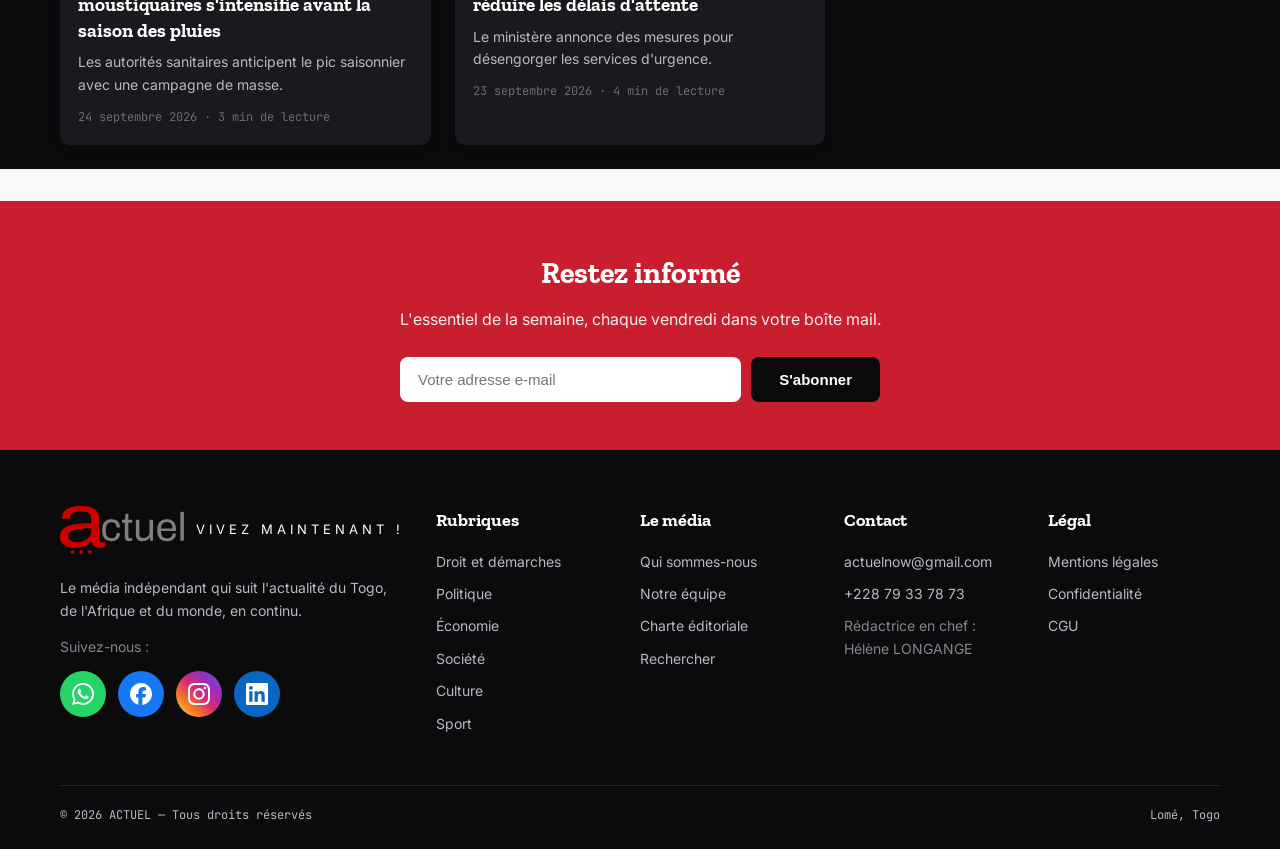
==== commit d9f278b7: "Recherche : loupe dans la topbar" ====
--- a/index.html
+++ b/index.html
@@ -18,16 +18,19 @@
   <link rel="preconnect" href="https://fonts.googleapis.com">
   <link rel="preconnect" href="https://fonts.gstatic.com" crossorigin>
   <link href="https://fonts.googleapis.com/css2?family=Zilla+Slab:wght@500;600;700&family=Inter:wght@400;500;600;700&family=JetBrains+Mono:wght@400;700&display=swap" rel="stylesheet">
-  <link rel="stylesheet" href="styles.css?v=20261014g">
+  <link rel="stylesheet" href="styles.css?v=20261014i">
 </head>
 <body>
 
   <!-- Barre utilitaire -->
   <div class="topbar">
     <div class="container">
-      <span id="live-date">Mercredi 14 octobre 2026</span>
-      <span class="hide-mobile" id="local-weather">Lomé, 28°C</span>
-      <a class="subscribe" href="#newsletter">S'abonner</a>
+      <span id="live-date" class="hide-small">Mercredi 14 octobre 2026</span>
+      <span id="local-weather">Lomé, 28°C</span>
+      <span class="topbar-actions">
+        <a class="topbar-search" href="search.html" aria-label="Rechercher"><svg viewBox="0 0 24 24" fill="none" stroke="currentColor" stroke-width="2" stroke-linecap="round"><circle cx="11" cy="11" r="7"/><line x1="16.5" y1="16.5" x2="21" y2="21"/></svg></a>
+        <a class="subscribe" href="#newsletter">S'abonner</a>
+      </span>
     </div>
   </div>
 
@@ -71,6 +74,7 @@
       <a href="category.html?cat=international">International</a>
       <a href="category.html?cat=diaspora">Diaspora</a>
       <a href="category.html?cat=sante">Santé</a>
+      <a href="search.html">Rechercher</a>
     </nav>
   </div>
 
--- a/styles.css
+++ b/styles.css
@@ -74,6 +74,10 @@
   font-weight: 600;
 }
 .topbar .subscribe:hover { background: var(--crimson-dark); }
+.topbar-actions { display: inline-flex; align-items: center; gap: 14px; }
+.topbar-search { display: inline-flex; color: #cfcfd4; }
+.topbar-search svg { width: 16px; height: 16px; }
+.topbar-search:hover { color: var(--crimson); }
 
 /* ---------- Header ---------- */
 .site-header {
@@ -663,10 +667,10 @@
   .cards { grid-template-columns: 1fr 1fr; }
   .footer-grid { grid-template-columns: 1fr 1fr; }
   .article-hero h1 { font-size: 32px; }
-  .topbar .hide-mobile { display: none; }
 }
 
 @media (max-width: 640px) {
+  .topbar .hide-small { display: none; }
   .cards { grid-template-columns: 1fr; }
   .pillars-grid { grid-template-columns: 1fr; }
   .hero-side { grid-template-columns: 1fr; }
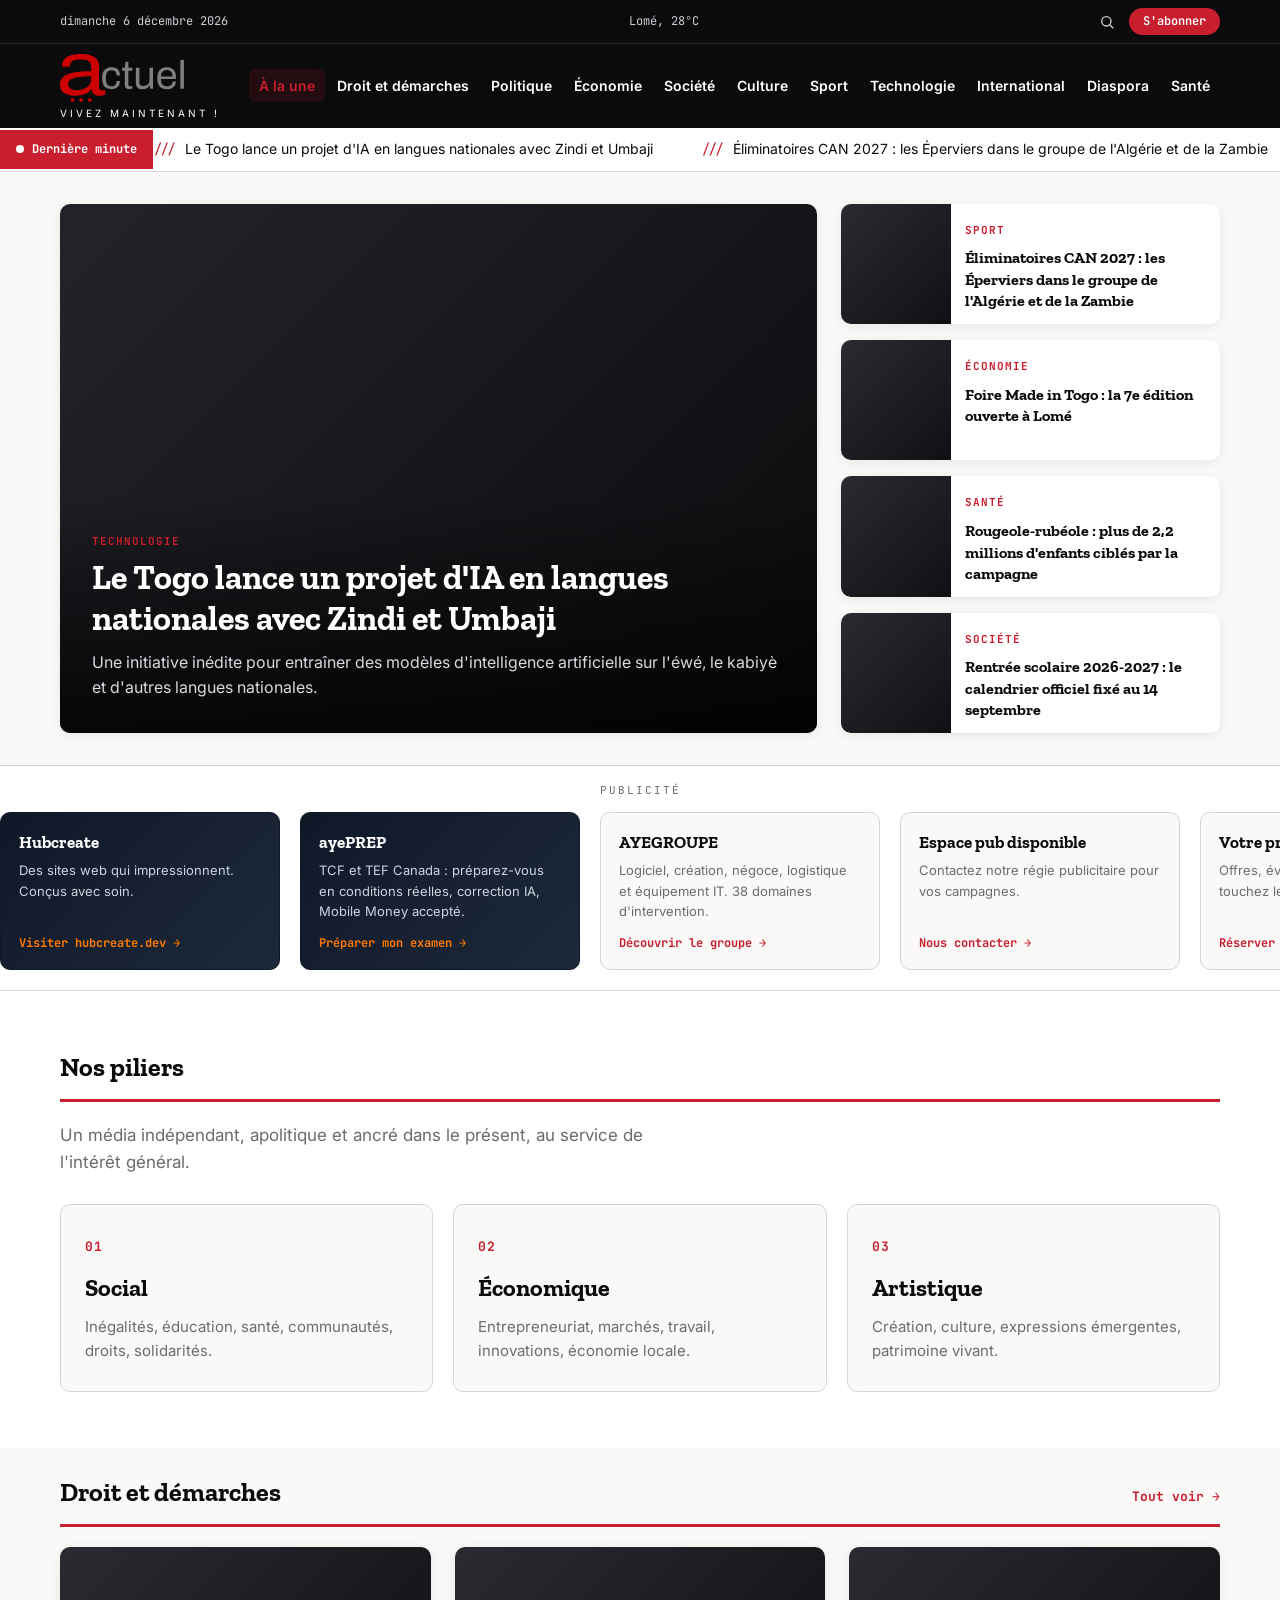
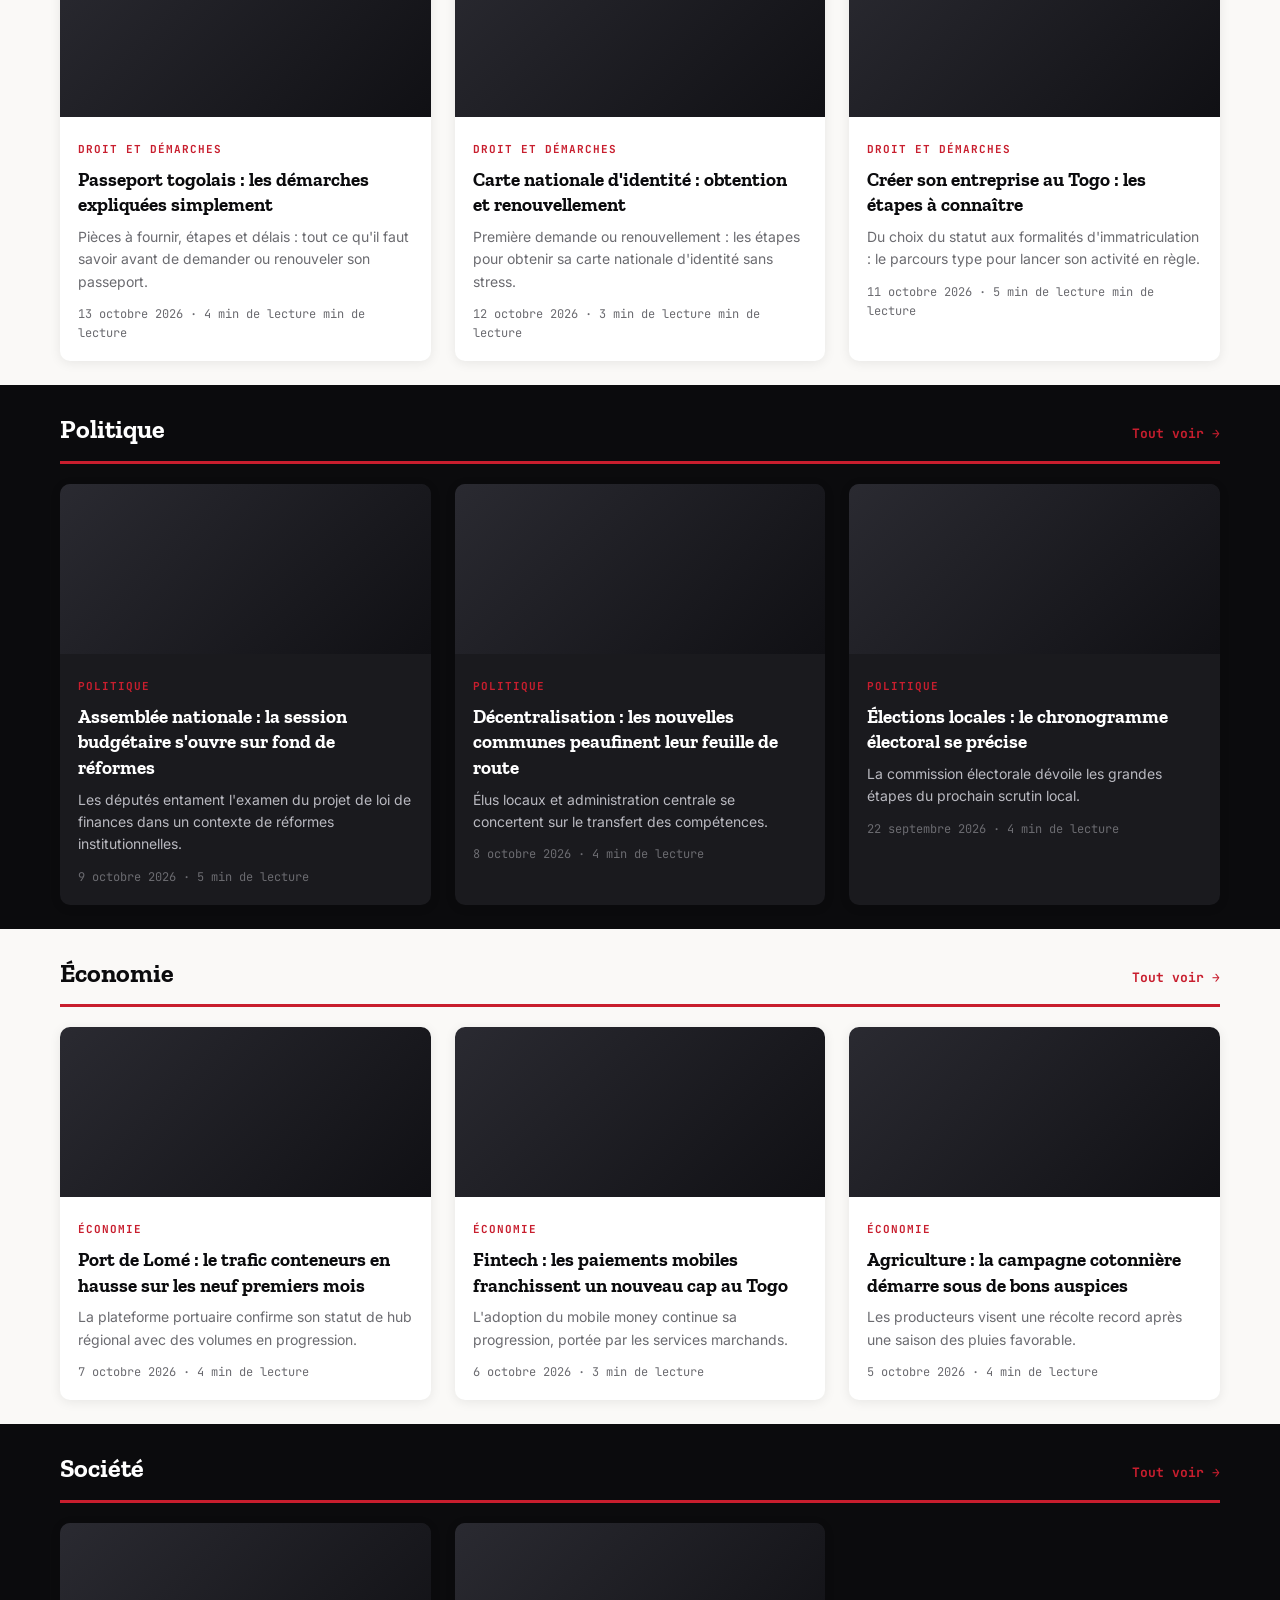
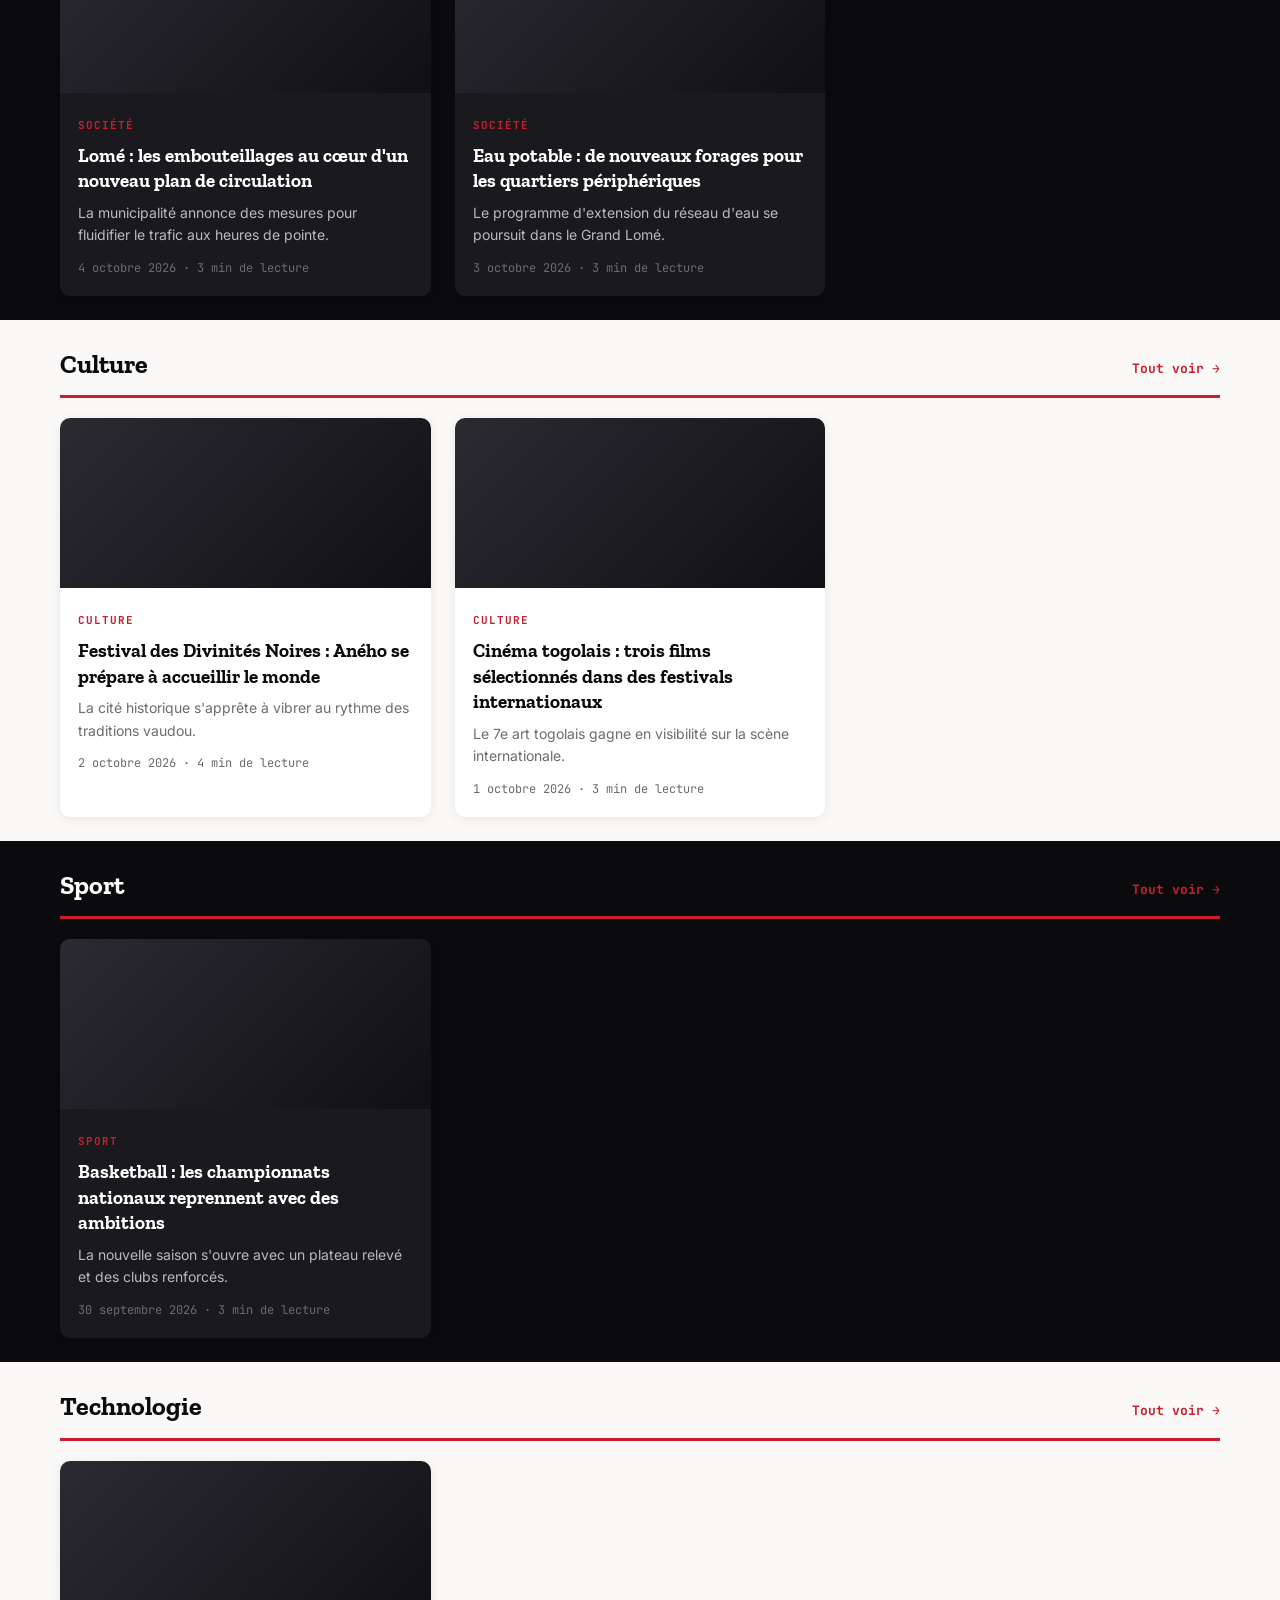
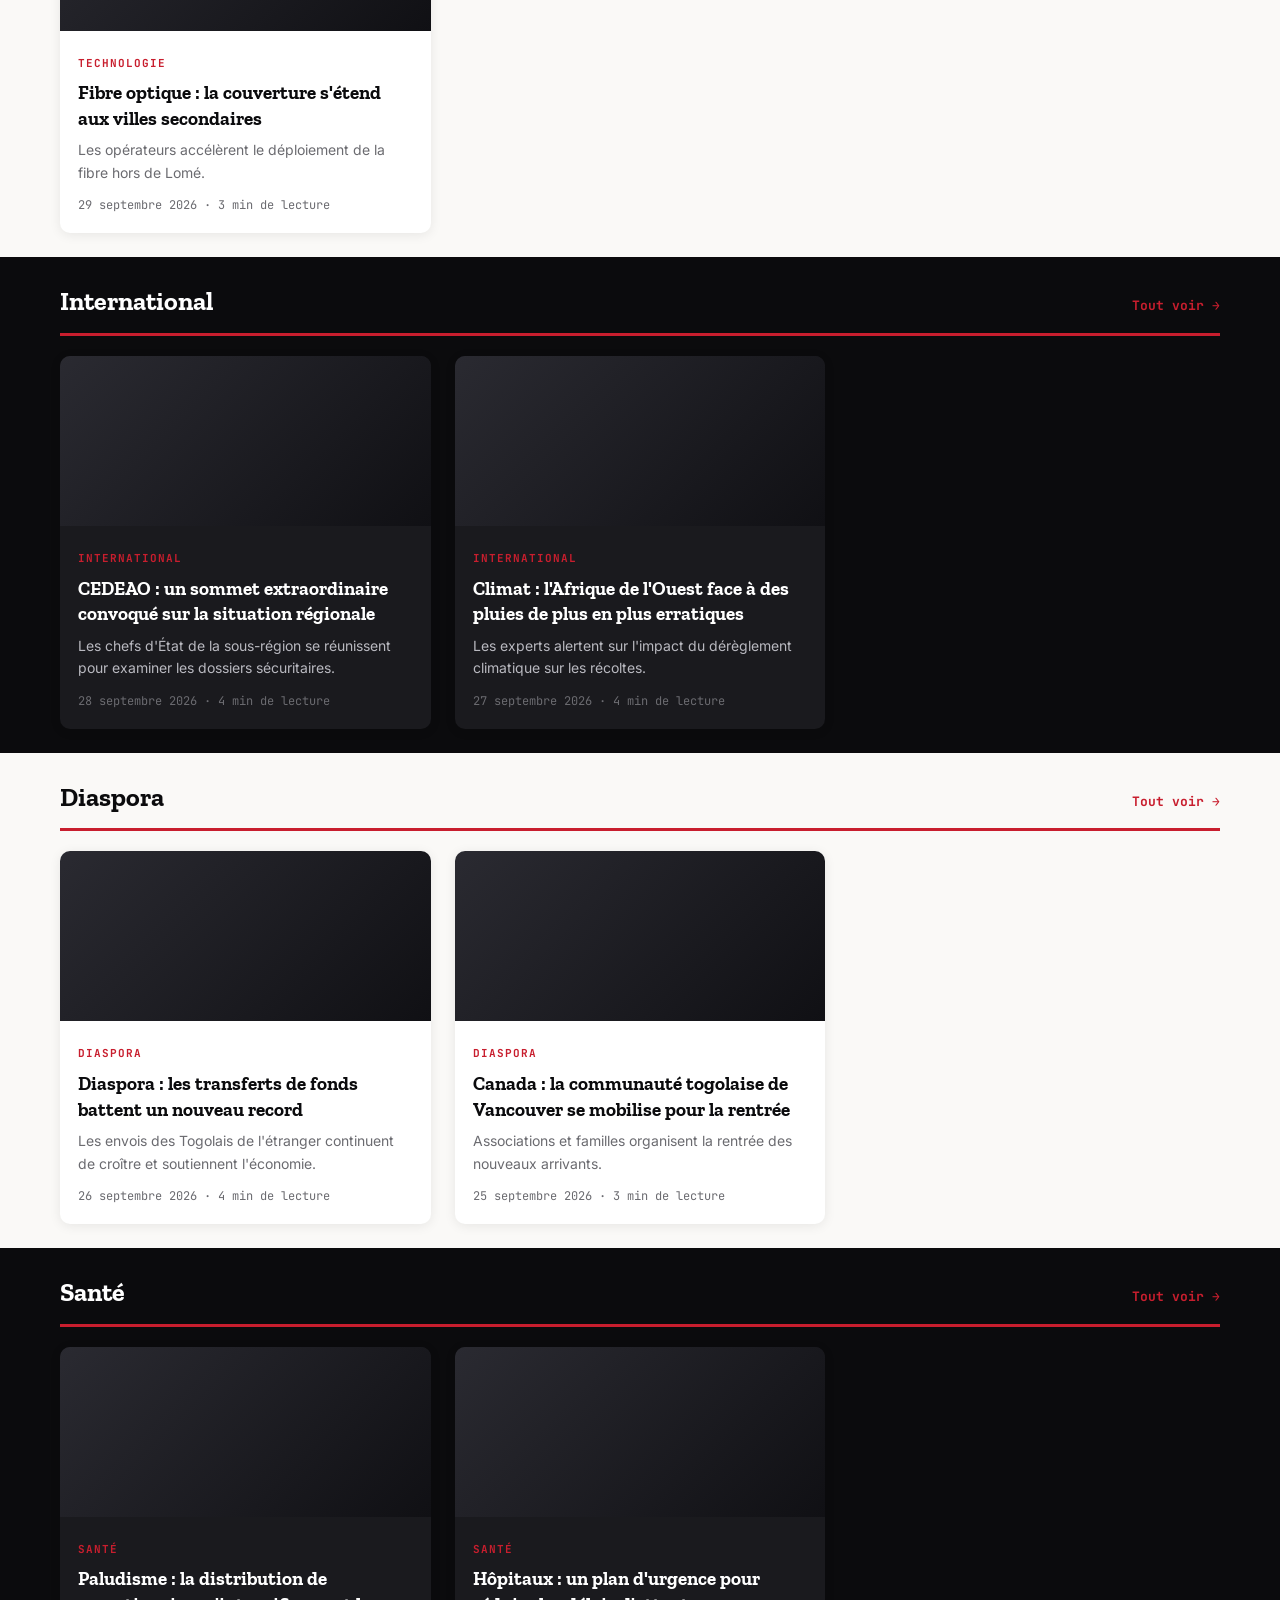
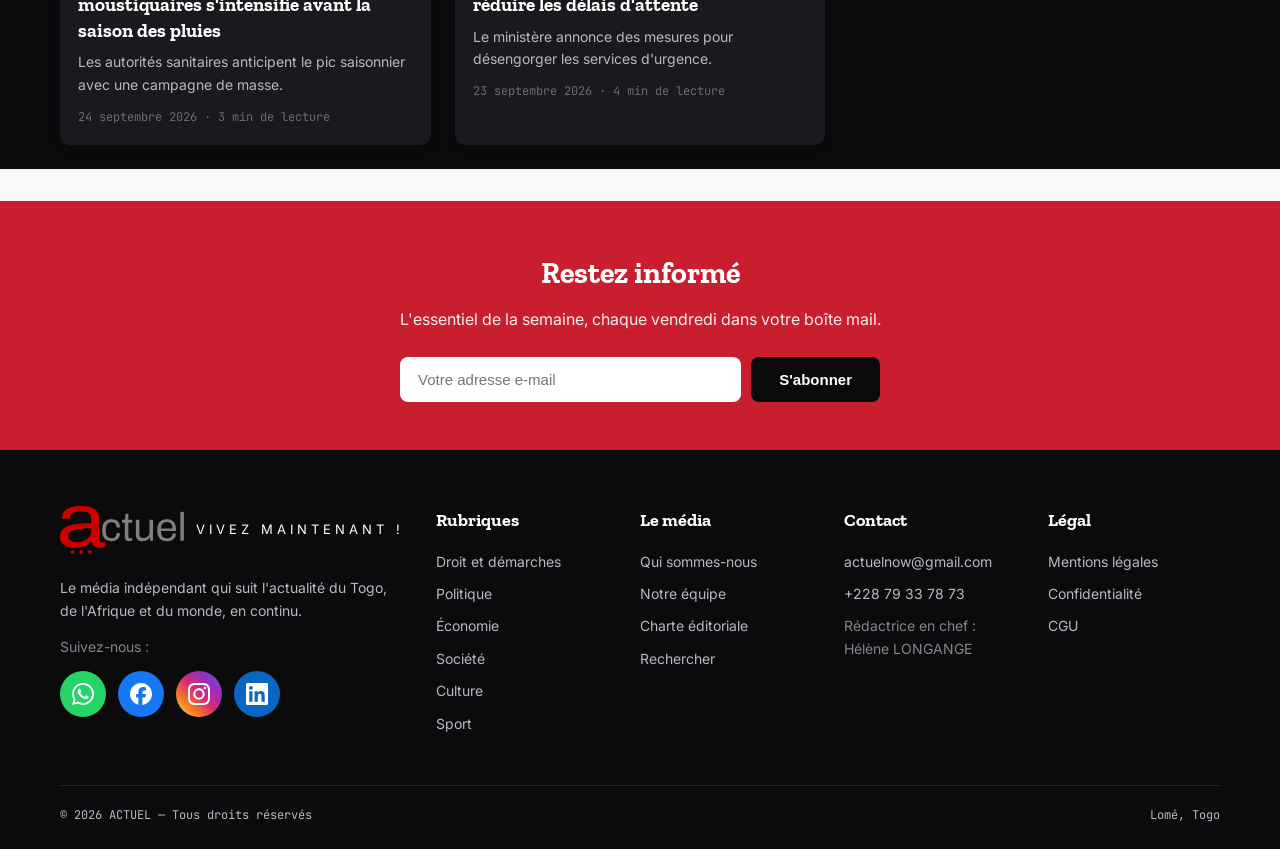
==== commit cba4ea98: "CSS : nouvelle version anti-cache (j)" ====
--- a/index.html
+++ b/index.html
@@ -18,7 +18,7 @@
   <link rel="preconnect" href="https://fonts.googleapis.com">
   <link rel="preconnect" href="https://fonts.gstatic.com" crossorigin>
   <link href="https://fonts.googleapis.com/css2?family=Zilla+Slab:wght@500;600;700&family=Inter:wght@400;500;600;700&family=JetBrains+Mono:wght@400;700&display=swap" rel="stylesheet">
-  <link rel="stylesheet" href="styles.css?v=20261014i">
+  <link rel="stylesheet" href="styles.css?v=20261014j">
 </head>
 <body>
 
--- a/styles.css
+++ b/styles.css
@@ -103,13 +103,13 @@
 
 .main-nav ul {
   display: flex;
-  gap: 4px;
+  gap: 2px;
   list-style: none;
 }
 .main-nav a {
   font-size: 14px;
   font-weight: 600;
-  padding: 8px 12px;
+  padding: 8px 10px;
   border-radius: 6px;
   white-space: nowrap;
 }
@@ -658,9 +658,11 @@
 }
 
 /* ---------- Responsive ---------- */
-@media (max-width: 980px) {
+@media (max-width: 1200px) {
   .main-nav { display: none; }
   .burger { display: block; }
+}
+@media (max-width: 980px) {
   .site-header .container { height: 68px; }
   .hero-grid { grid-template-columns: 1fr; }
   .hero-side { grid-template-rows: none; grid-template-columns: 1fr 1fr; }
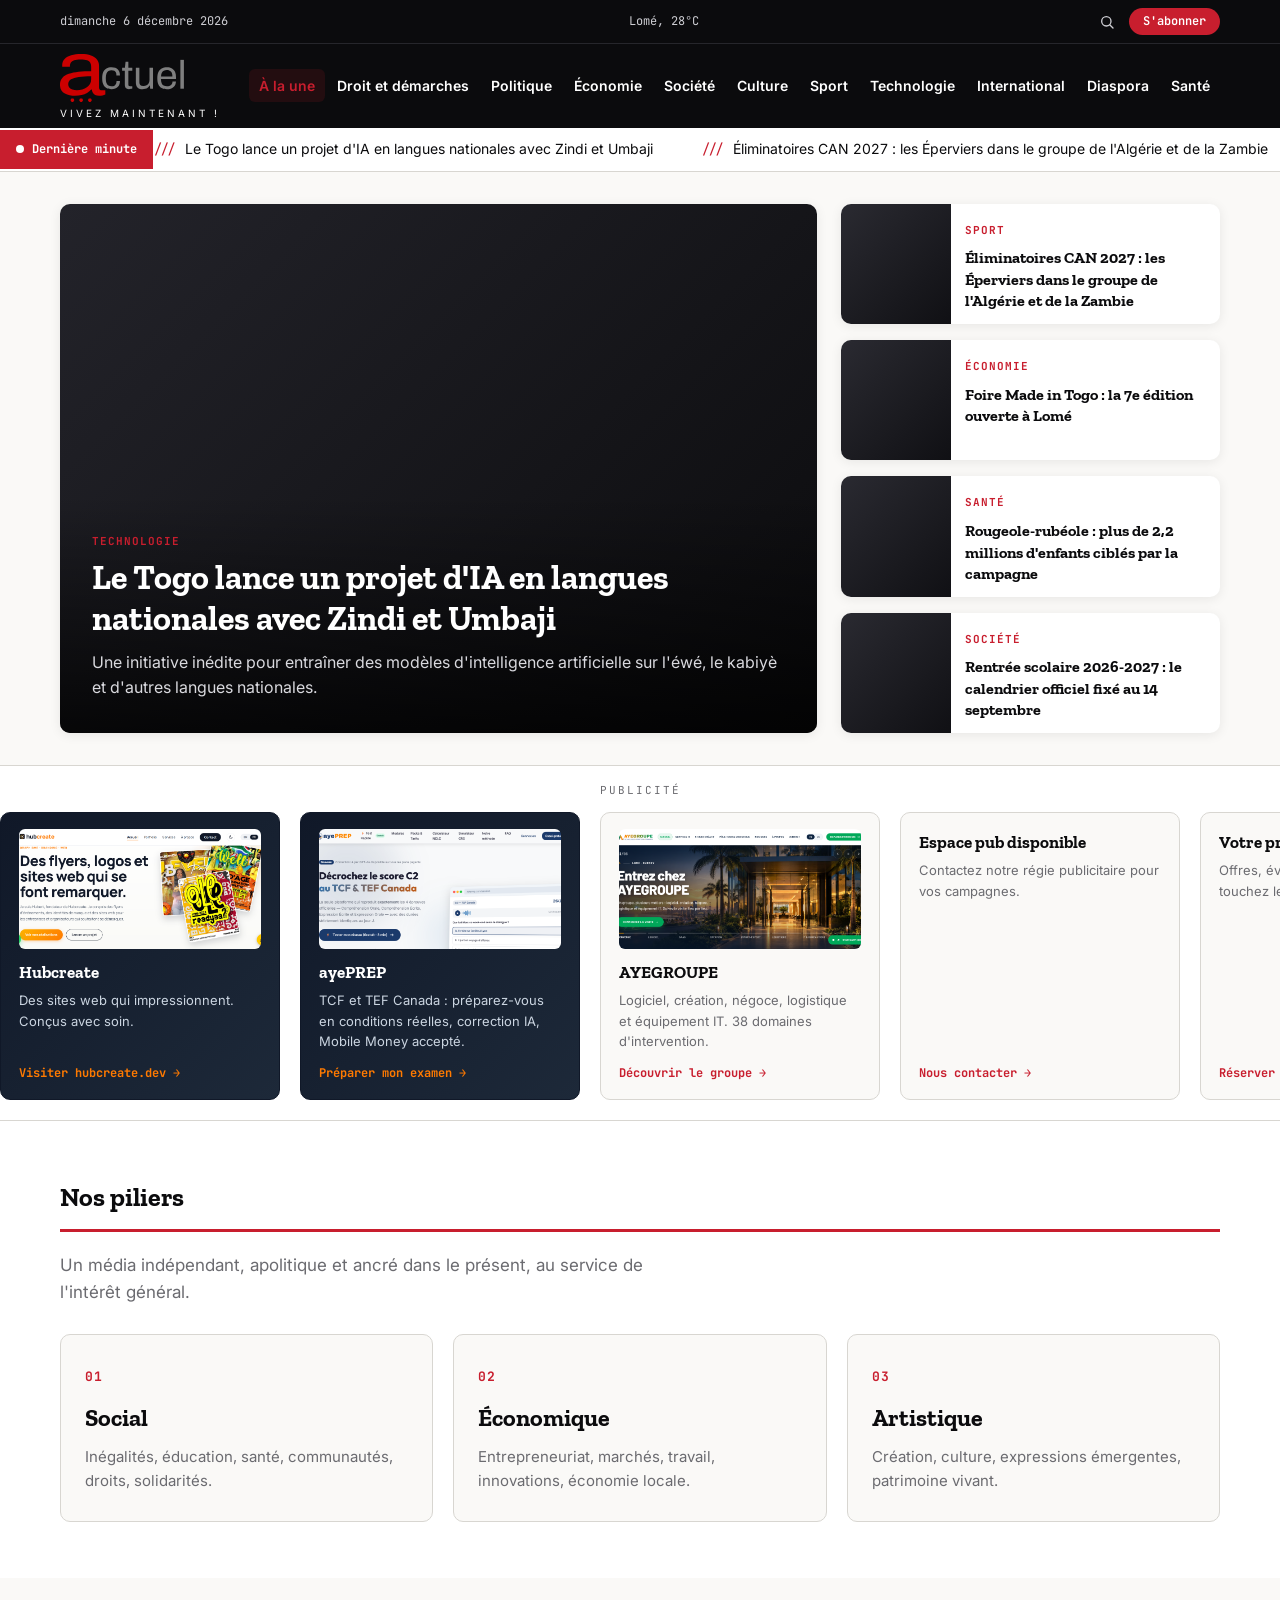
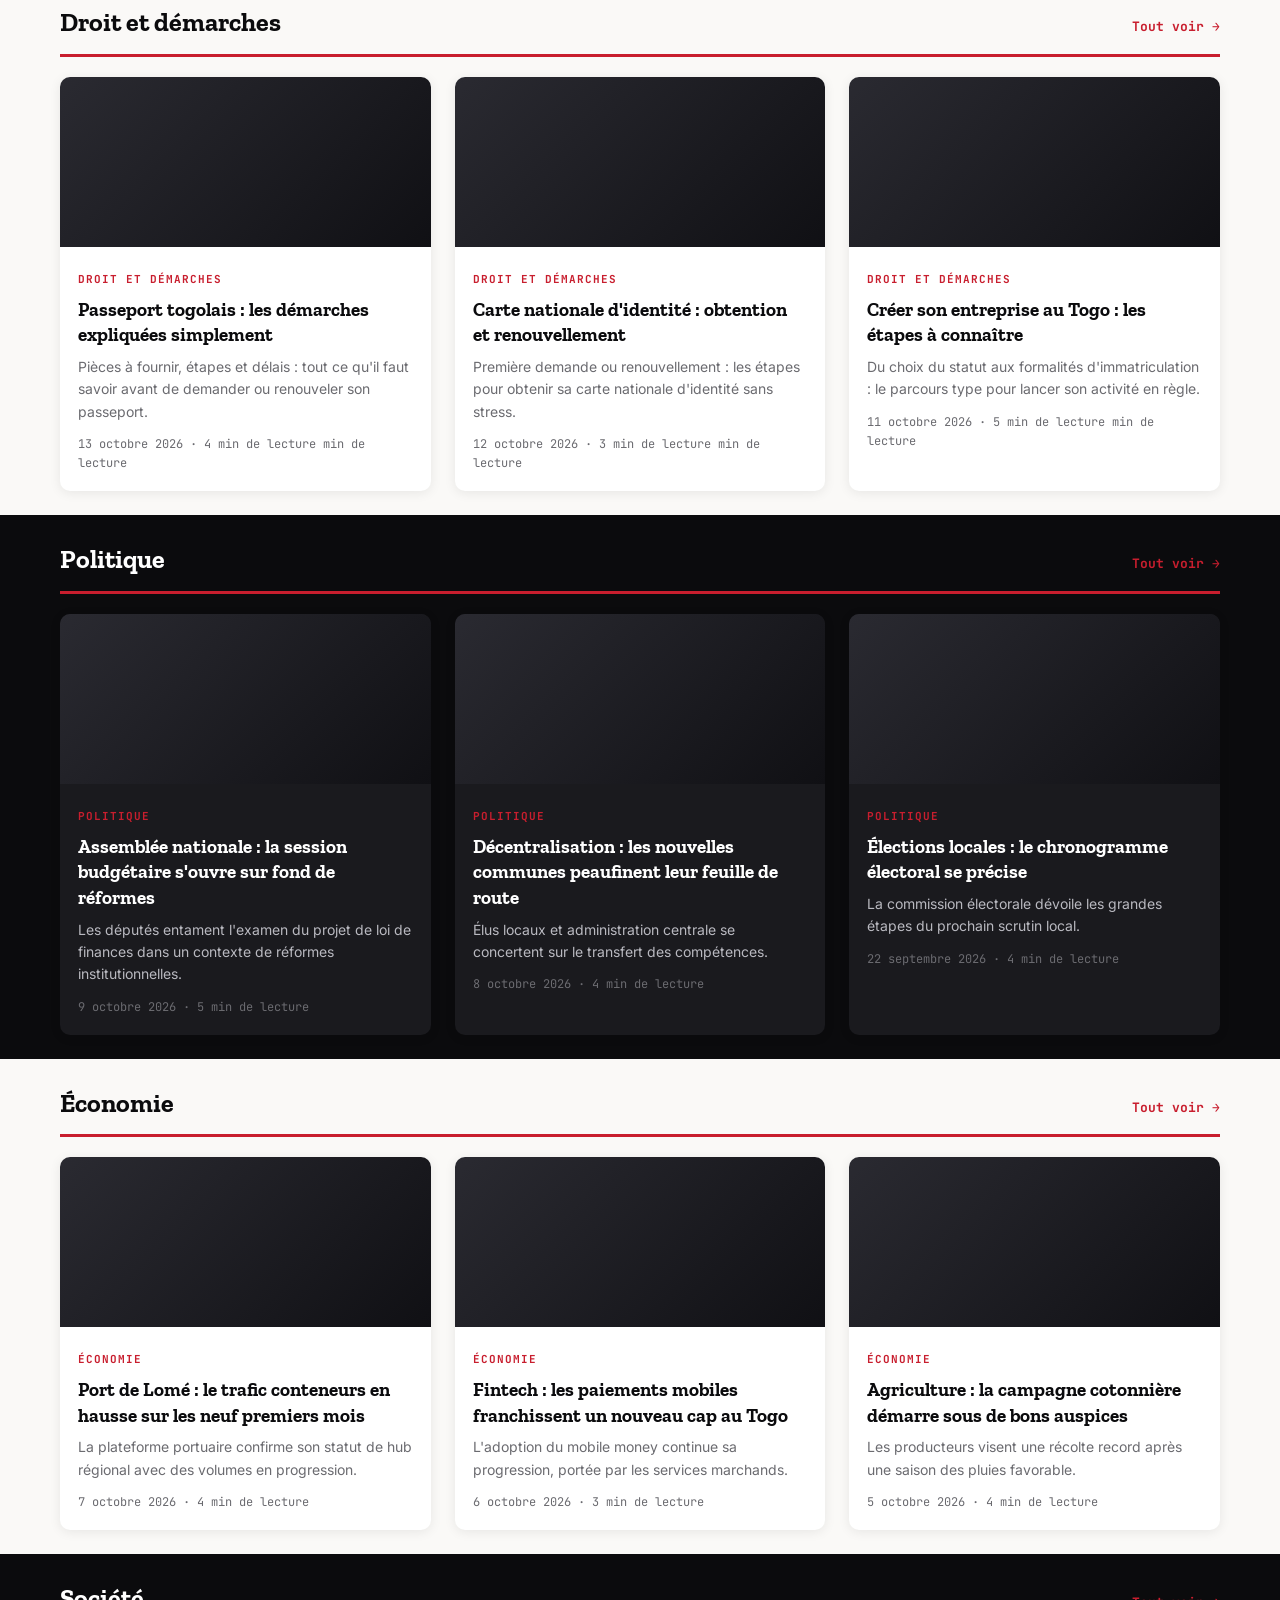
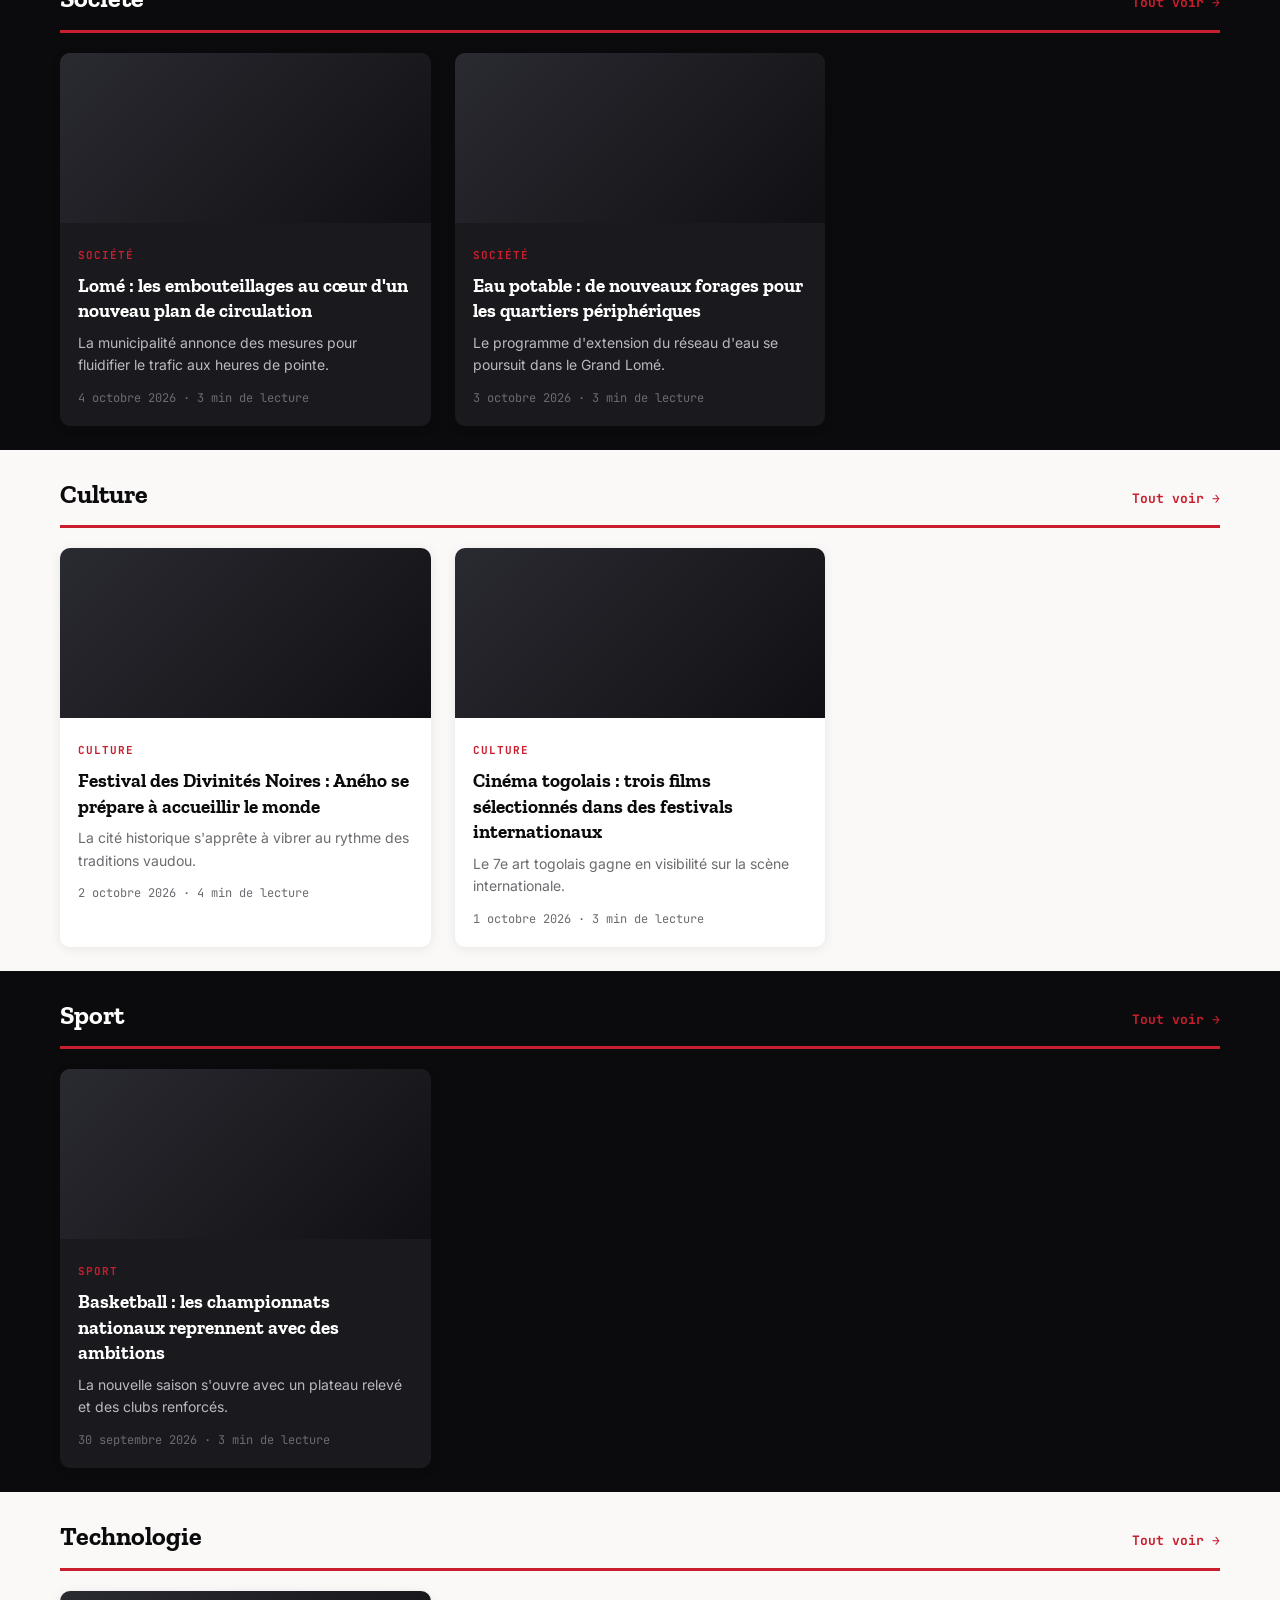
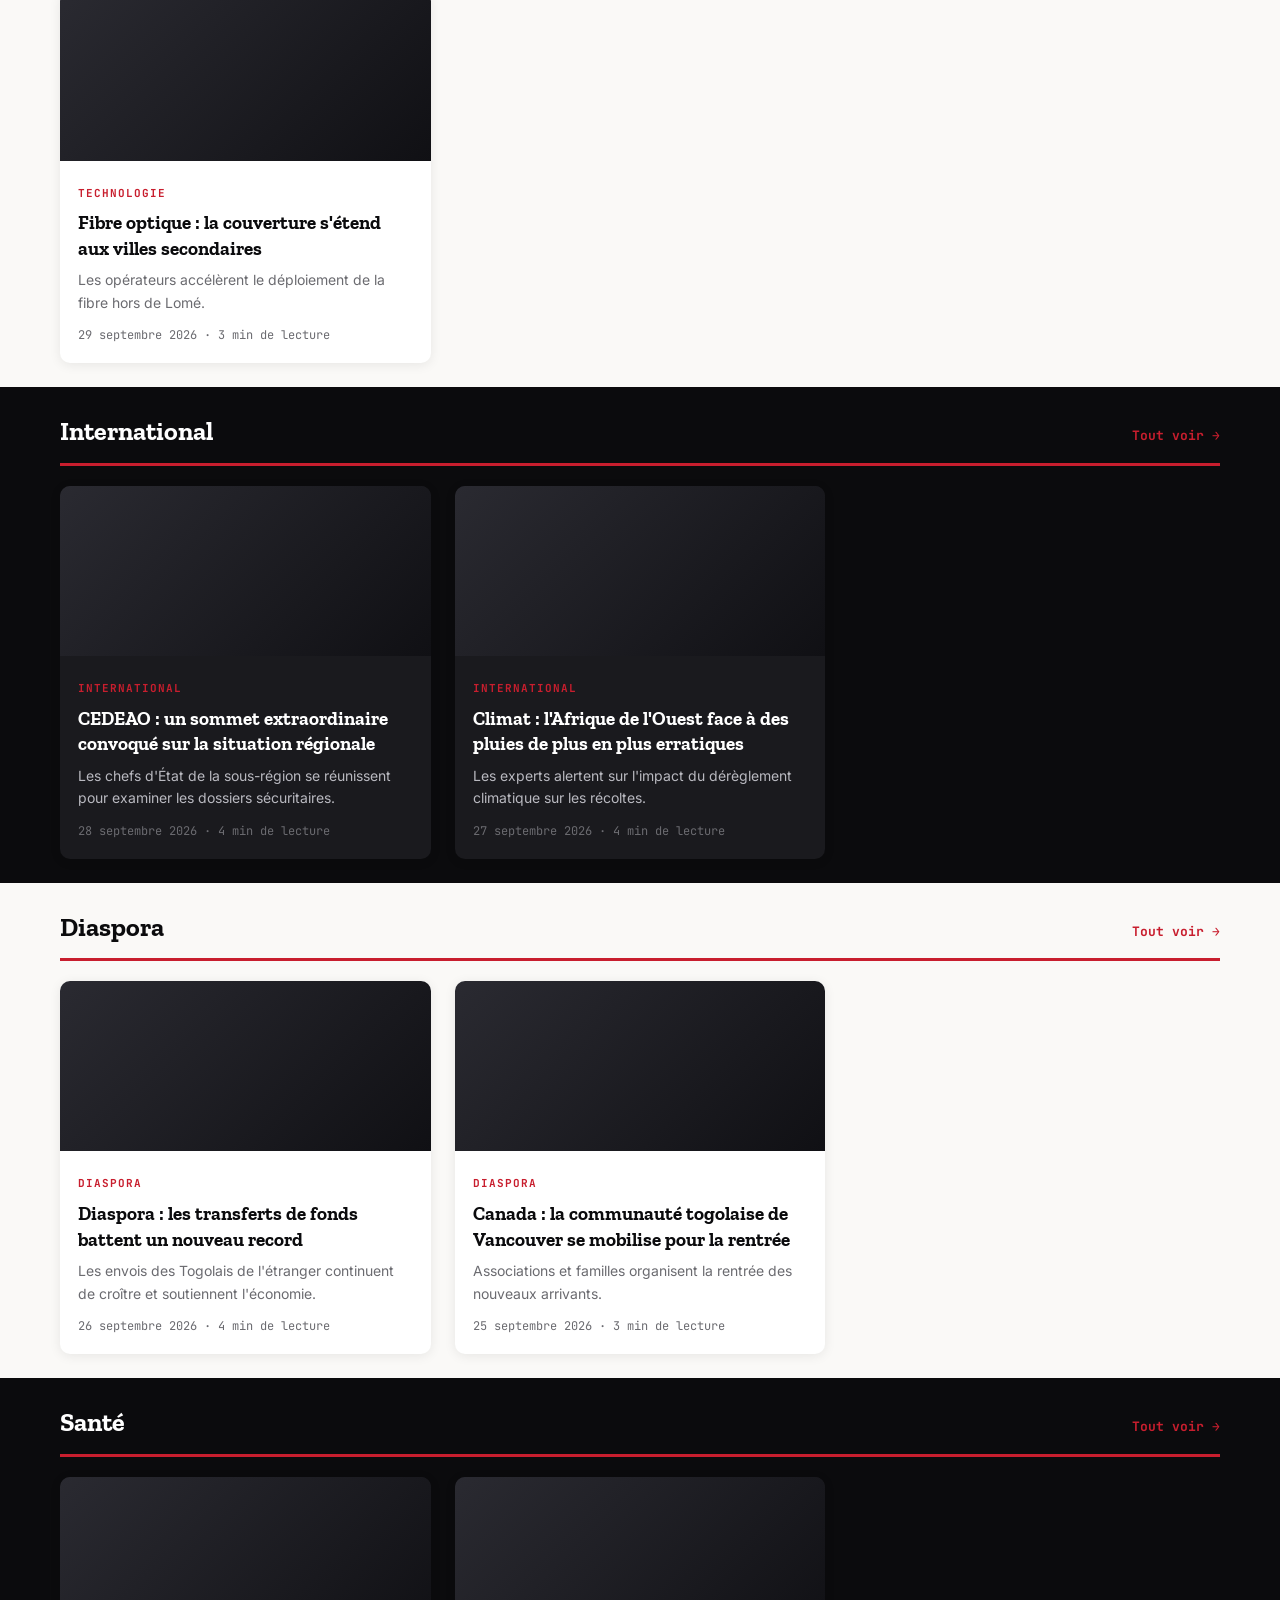
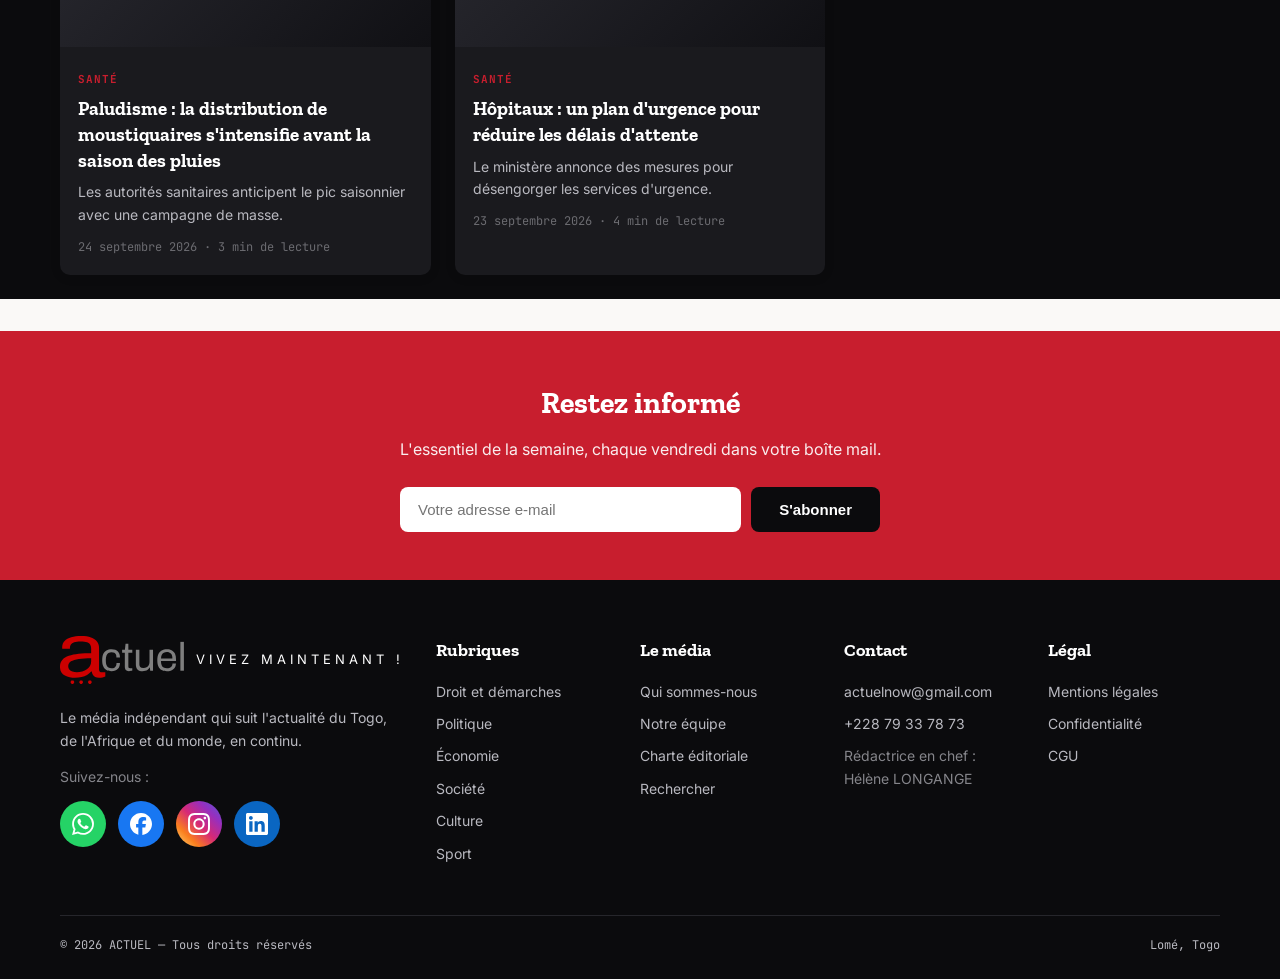
==== commit 014d6c7f: "Data : nouvelle version anti-cache (e)" ====
--- a/index.html
+++ b/index.html
@@ -231,7 +231,7 @@
     </div>
   </footer>
 
-  <script src="data.js?v=20261014d"></script>
+  <script src="data.js?v=20261014e"></script>
   <script src="app.js?v=20261014j"></script>
 </body>
 </html>
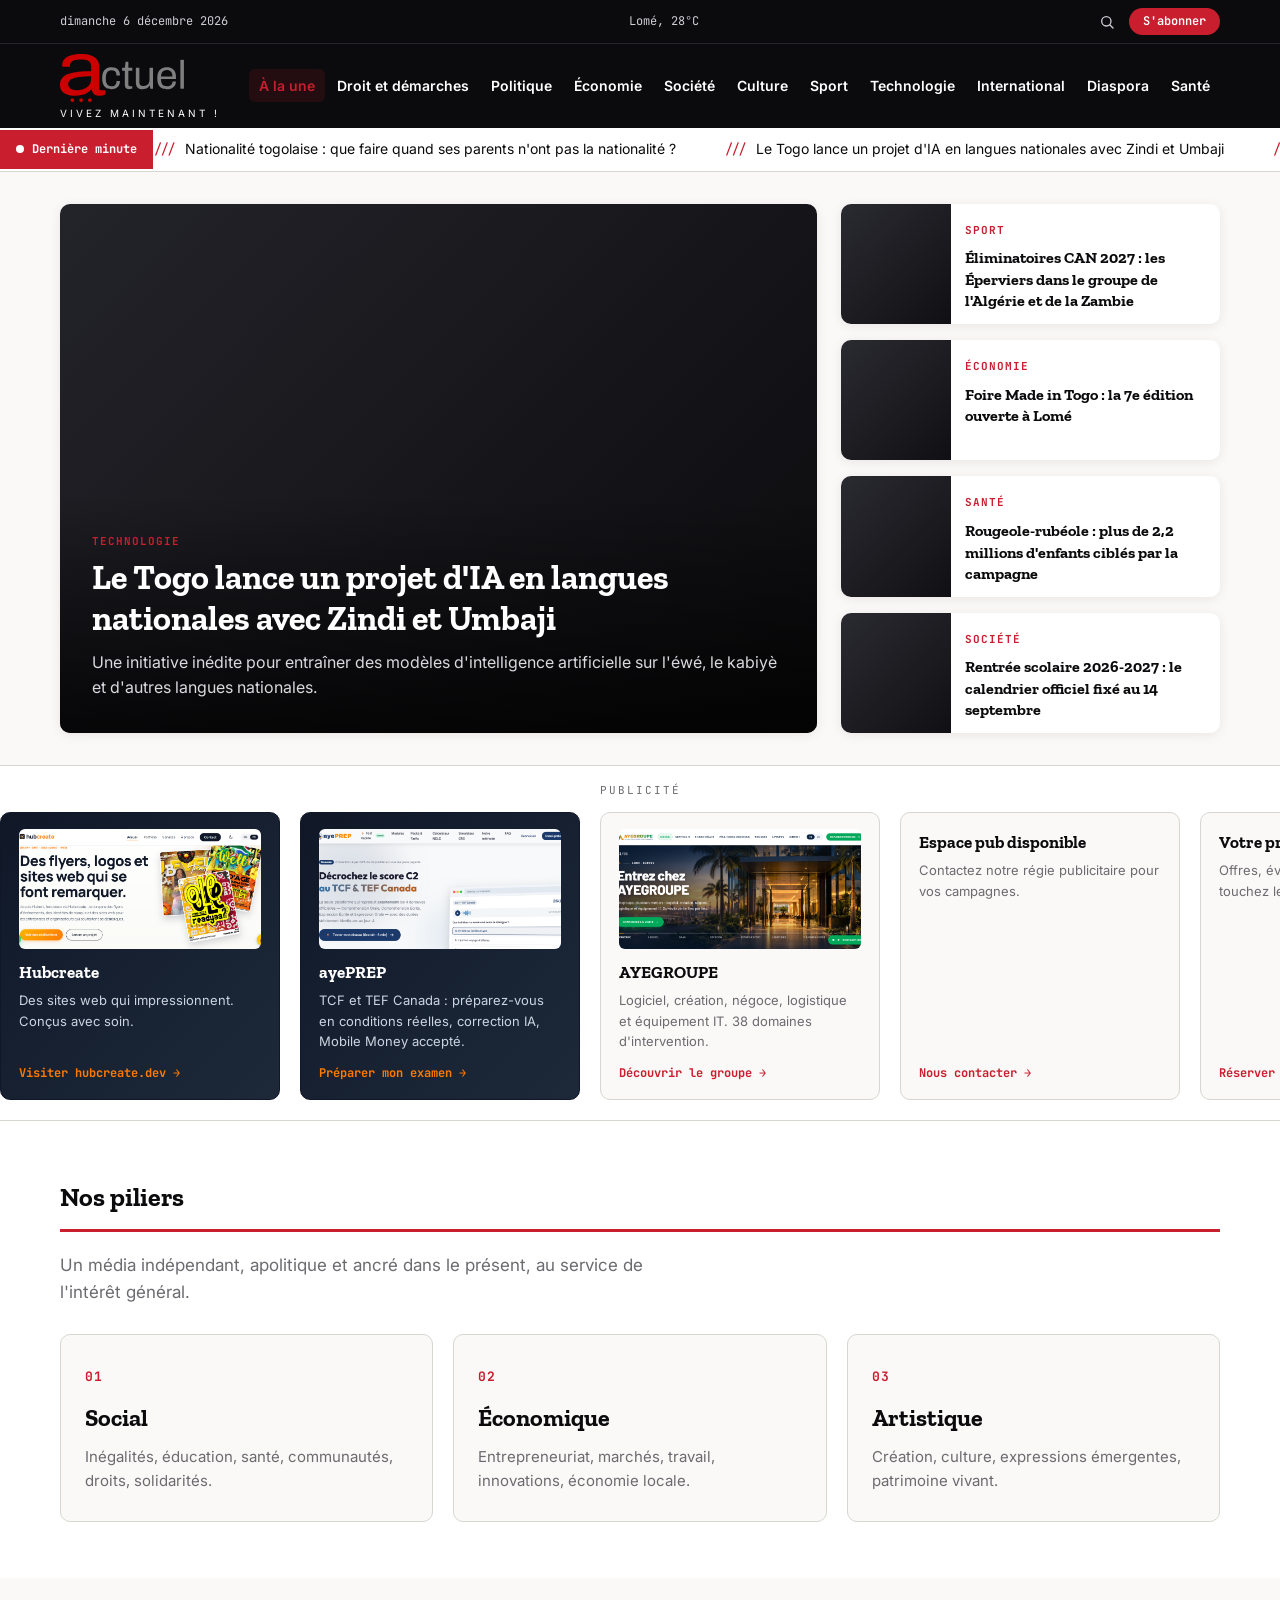
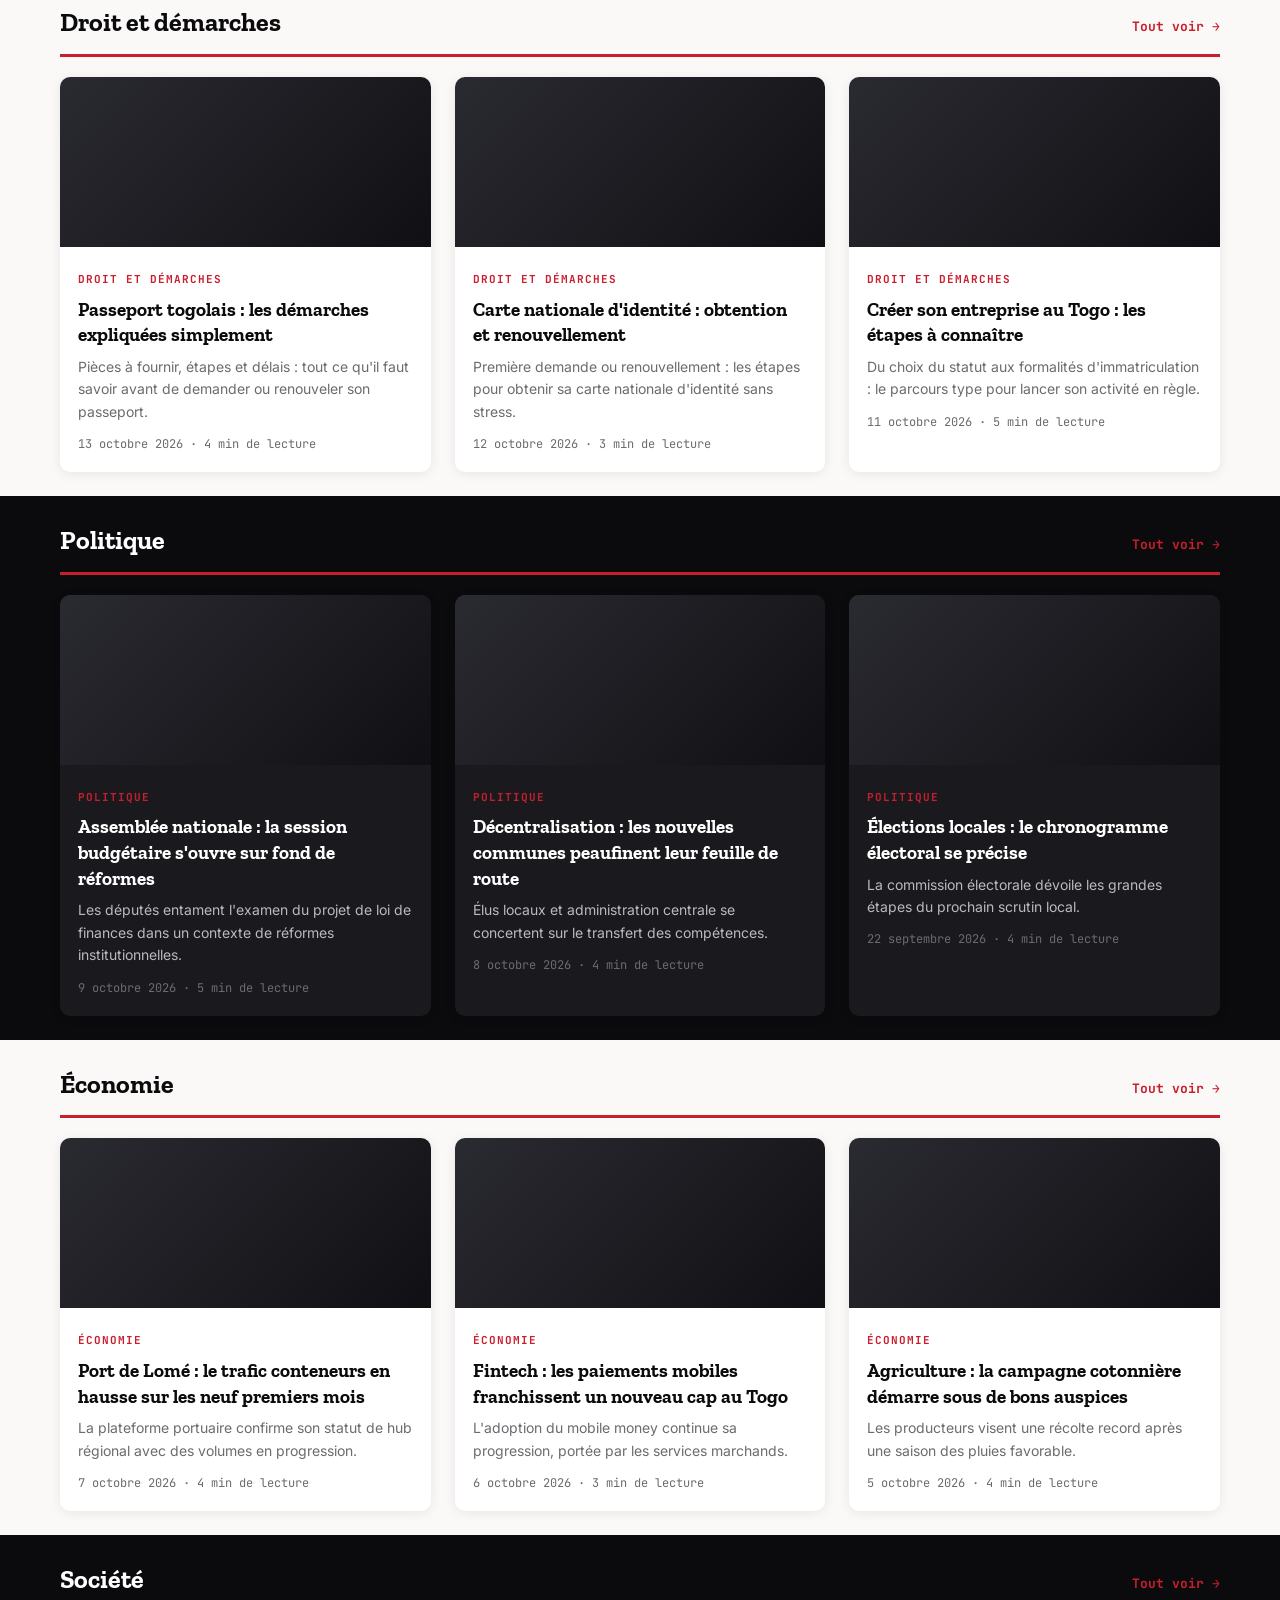
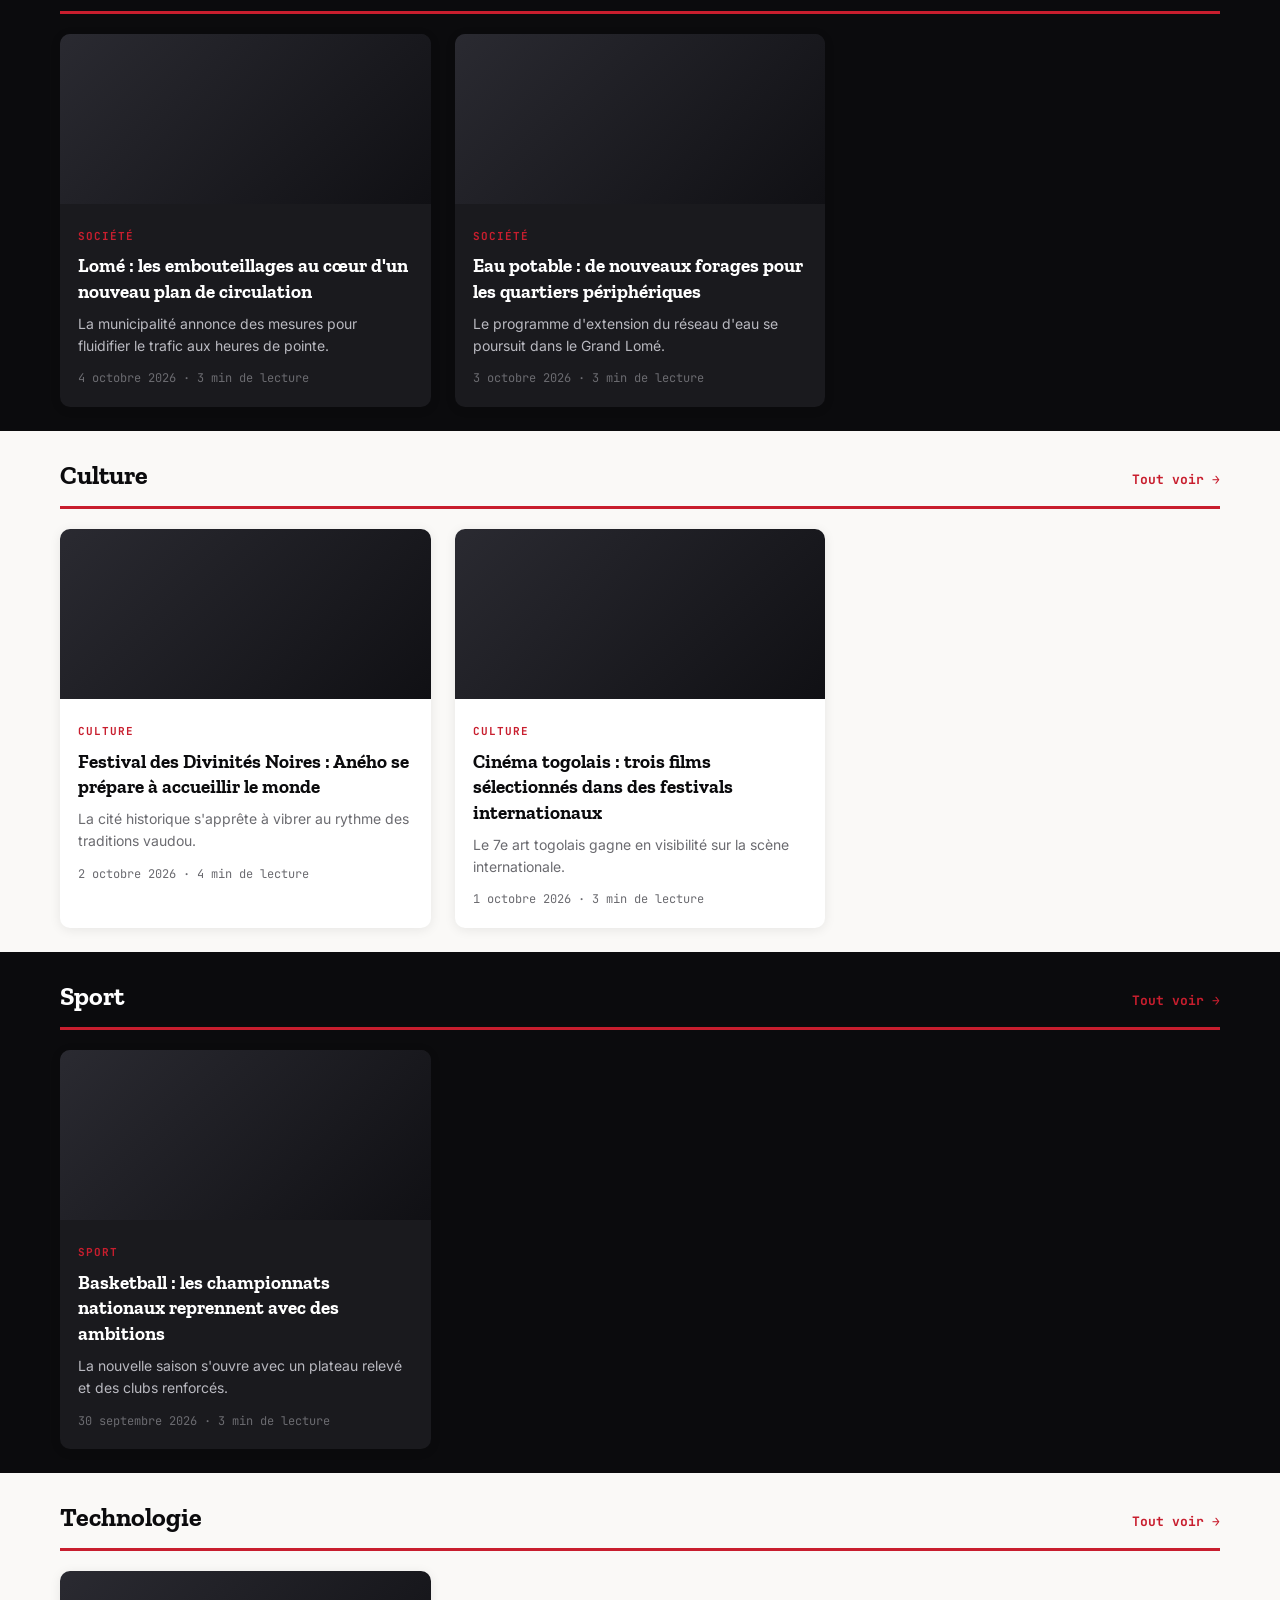
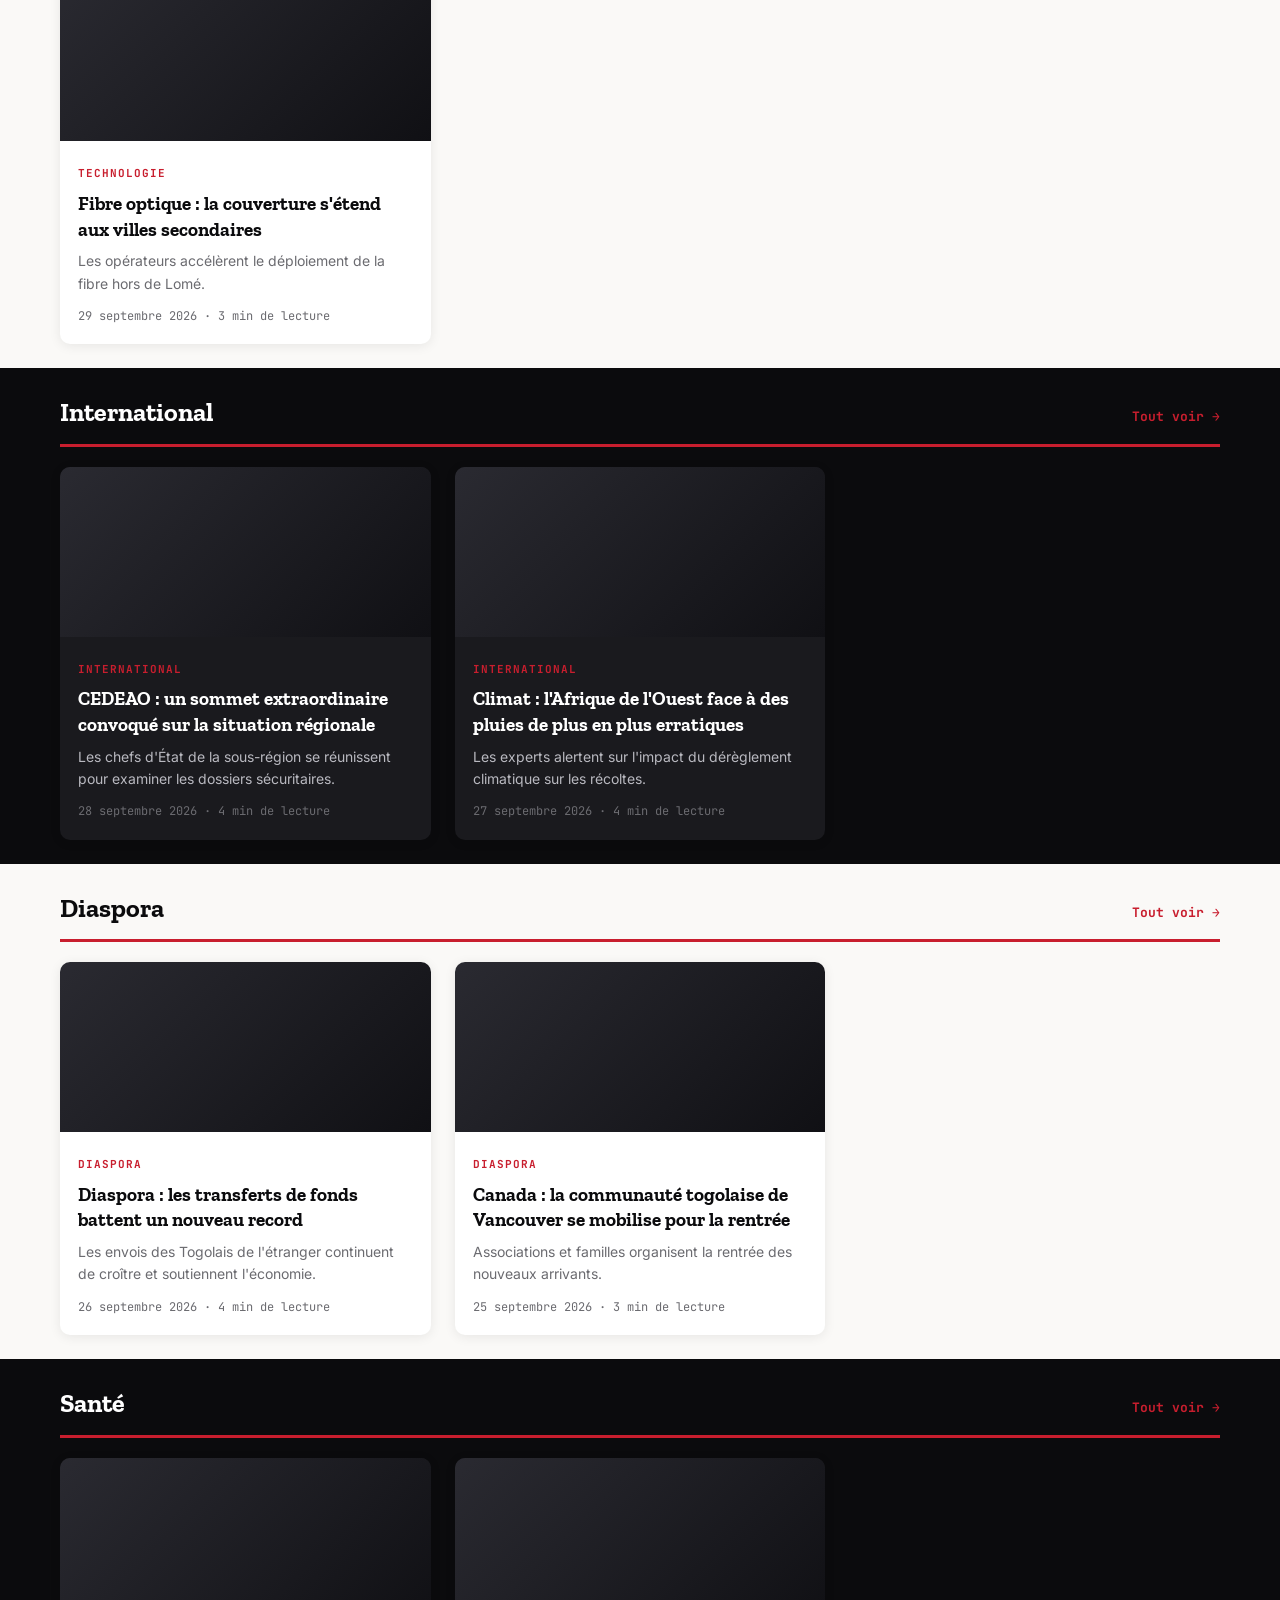
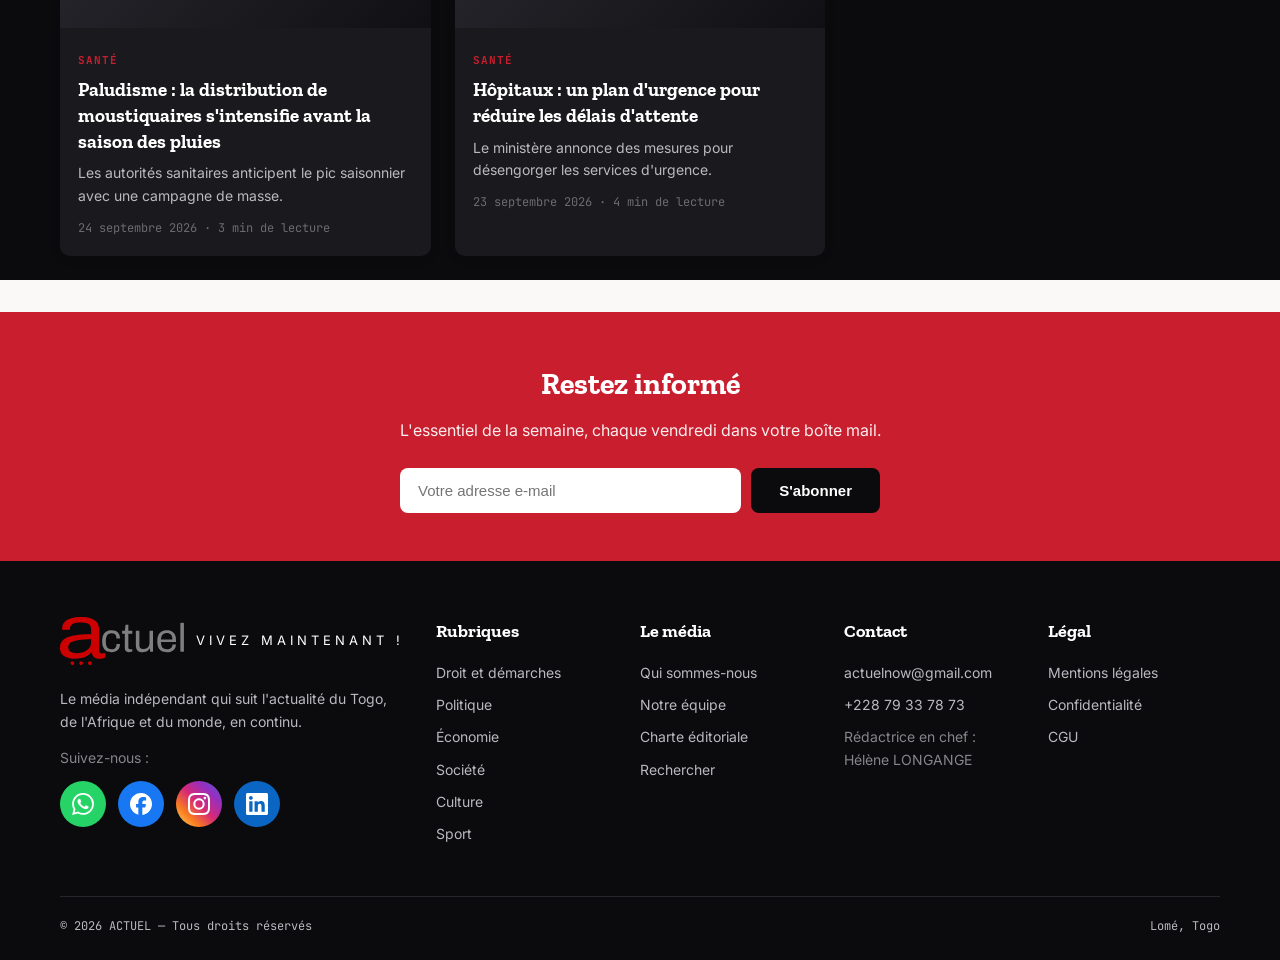
==== commit 2c9d9358: "Data : nouvelle version anti-cache (f)" ====
--- a/index.html
+++ b/index.html
@@ -5,15 +5,20 @@
   <meta name="viewport" content="width=device-width, initial-scale=1.0">
   <title>ACTUEL — L'actualité du Togo, de l'Afrique et du monde</title>
   <meta name="description" content="ACTUEL, votre source d'information sur le Togo, l'Afrique et le monde. Politique, économie, société, culture, sport, technologie.">
-  <link rel="icon" href="favicon.svg?v=1" type="image/svg+xml">
   <meta property="og:type" content="website">
   <meta property="og:site_name" content="ACTUEL">
   <meta property="og:locale" content="fr_FR">
   <meta property="og:title" content="ACTUEL — L'actualité du Togo, de l'Afrique et du monde">
   <meta property="og:description" content="ACTUEL, votre source d'information sur le Togo, l'Afrique et le monde. Politique, économie, société, culture, sport, technologie.">
-  <meta name="twitter:card" content="summary">
+  <meta name="twitter:card" content="summary_large_image">
   <meta name="twitter:title" content="ACTUEL — L'actualité du Togo, de l'Afrique et du monde">
   <meta name="twitter:description" content="ACTUEL, votre source d'information sur le Togo, l'Afrique et le monde. Politique, économie, société, culture, sport, technologie.">
+  <meta name="twitter:image" content="https://hubert25-hub.github.io/actuel-news-/og-image.png">
+  <meta property="og:image" content="https://hubert25-hub.github.io/actuel-news-/og-image.png">
+  <meta property="og:image:width" content="1200">
+  <meta property="og:image:height" content="630">
+  <meta property="og:url" content="https://hubert25-hub.github.io/actuel-news-/">
+  <link rel="canonical" href="https://hubert25-hub.github.io/actuel-news-/">
   <link rel="icon" href="favicon.svg" type="image/svg+xml">
   <link rel="preconnect" href="https://fonts.googleapis.com">
   <link rel="preconnect" href="https://fonts.gstatic.com" crossorigin>
@@ -201,7 +206,7 @@
         <div>
           <h4>Le média</h4>
           <ul>
-            <li><a href="#">Qui sommes-nous</a></li>
+            <li><a href="qui-sommes-nous.html">Qui sommes-nous</a></li>
             <li><a href="#">Notre équipe</a></li>
             <li><a href="charte.html">Charte éditoriale</a></li>
             <li><a href="search.html">Rechercher</a></li>
@@ -218,8 +223,8 @@
         <div>
           <h4>Légal</h4>
           <ul>
-            <li><a href="#">Mentions légales</a></li>
-            <li><a href="#">Confidentialité</a></li>
+            <li><a href="mentions-legales.html">Mentions légales</a></li>
+            <li><a href="confidentialite.html">Confidentialité</a></li>
             <li><a href="#">CGU</a></li>
           </ul>
         </div>
@@ -231,7 +236,7 @@
     </div>
   </footer>
 
-  <script src="data.js?v=20261014e"></script>
+  <script src="data.js?v=20261014f"></script>
   <script src="app.js?v=20261014j"></script>
 </body>
 </html>
